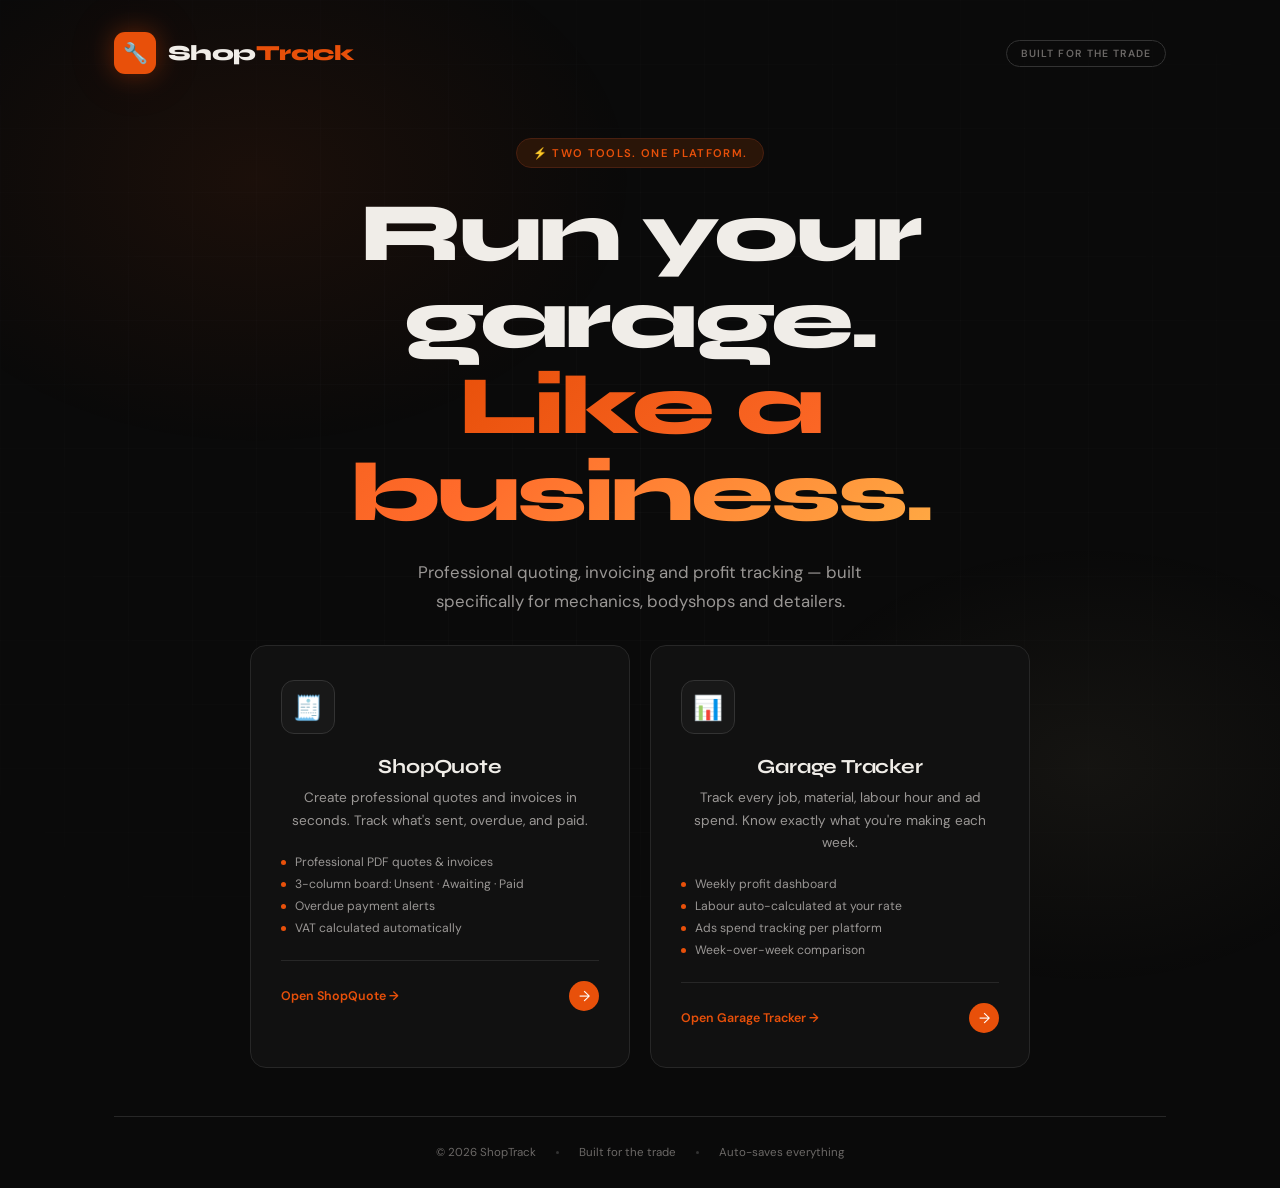
==== index.html @ 0026599f "Add files via upload" ====
<!DOCTYPE html>
<html lang="en">
<head>
<meta charset="UTF-8"/>
<meta name="viewport" content="width=device-width,initial-scale=1.0,maximum-scale=1.0,user-scalable=no"/>
<meta name="theme-color" content="#0a0a0a"/>
<title>ShopTrack — Built for the Trade</title>
<!-- Critical: inline background before anything loads -->
<style>*{margin:0;padding:0;box-sizing:border-box}html,body{background:#0a0a0a!important;background-color:#0a0a0a!important;color:#f0ede8!important;min-height:100vh}</style>
<link href="https://fonts.googleapis.com/css2?family=Syne:wght@400;500;600;700;800&family=DM+Sans:wght@300;400;500;600&family=DM+Mono:wght@400;500&display=swap" rel="stylesheet"/>
<style>
*{box-sizing:border-box;margin:0;padding:0;-webkit-tap-highlight-color:transparent}
:root{
  --bg:#0a0a0a;--bg2:#111111;--bg3:#181818;--border:#272727;--border2:#333;
  --text:#f0ede8;--muted:#6b6866;--muted2:#9a9795;
  --orange:#e8500a;--orange2:#ff6b2b;--orange-dim:#2a1508;--orange-border:#4a2010;
  --font:'DM Sans',sans-serif;--display:'Syne',sans-serif;--mono:'DM Mono',monospace;
}
html{background:#0a0a0a;background-color:#0a0a0a}
body{font-family:'DM Sans',var(--font),sans-serif;color:#f0ede8;background:#0a0a0a;background-color:#0a0a0a;min-height:100vh;overflow-x:hidden}

/* ── BACKGROUND ── */
.bg-fx{position:fixed;inset:0;pointer-events:none;z-index:0}
.bg-glow1{position:absolute;top:-10%;left:-10%;width:60%;height:60%;background:radial-gradient(ellipse,rgba(232,80,10,.08) 0%,transparent 70%);animation:drift1 8s ease-in-out infinite alternate}
.bg-glow2{position:absolute;bottom:-10%;right:-10%;width:50%;height:50%;background:radial-gradient(ellipse,rgba(232,213,163,.05) 0%,transparent 70%);animation:drift2 10s ease-in-out infinite alternate}
.bg-grid{position:absolute;inset:0;background-image:linear-gradient(rgba(255,255,255,.018) 1px,transparent 1px),linear-gradient(90deg,rgba(255,255,255,.018) 1px,transparent 1px);background-size:64px 64px;mask-image:radial-gradient(ellipse 90% 90% at 50% 50%,black 0%,transparent 100%)}
@keyframes drift1{from{transform:translate(0,0) scale(1)}to{transform:translate(3%,2%) scale(1.05)}}
@keyframes drift2{from{transform:translate(0,0) scale(1)}to{transform:translate(-2%,-3%) scale(1.08)}}

/* ── LAYOUT ── */
.wrap{position:relative;z-index:1;max-width:1100px;margin:0 auto;padding:0 24px;min-height:100vh;display:flex;flex-direction:column}

/* ── NAV ── */
nav{display:flex;align-items:center;justify-content:space-between;padding:32px 0 0}
.logo{display:flex;align-items:center;gap:12px;text-decoration:none}
.logo-mark{width:42px;height:42px;background:var(--orange);border-radius:11px;display:flex;align-items:center;justify-content:center;font-size:1.25rem;box-shadow:0 0 24px rgba(232,80,10,.35),0 0 60px rgba(232,80,10,.1)}
.logo-name{font-family:var(--display);font-size:1.35rem;font-weight:800;letter-spacing:-.025em;color:#f0ede8}
.logo-name em{color:#e8500a;font-style:normal}
.nav-pill{font-size:.65rem;font-weight:600;letter-spacing:.1em;text-transform:uppercase;color:#6b6866;border:1px solid #333;border-radius:20px;padding:6px 14px}

/* ── HERO ── */
.hero{flex:1;display:flex;flex-direction:column;align-items:center;justify-content:center;text-align:center;padding:64px 0 48px;gap:22px}
.eyebrow{display:inline-flex;align-items:center;gap:8px;font-size:.7rem;font-weight:600;letter-spacing:.12em;text-transform:uppercase;color:var(--orange);background:var(--orange-dim);border:1px solid var(--orange-border);border-radius:20px;padding:7px 16px;animation:fadeUp .5s ease both}
.hero-title{font-family:var(--display);font-size:clamp(2.6rem,8vw,5.2rem);font-weight:800;line-height:1.04;letter-spacing:-.035em;max-width:820px;animation:fadeUp .5s .1s ease both;color:#f0ede8}
.hero-title .grad{background:linear-gradient(135deg,#e8500a 0%,#ff6b2b 50%,#ffaa44 100%);-webkit-background-clip:text;-webkit-text-fill-color:transparent;background-clip:text}
.hero-sub{font-size:1.05rem;color:#9a9795;max-width:500px;line-height:1.7;animation:fadeUp .5s .2s ease both}

/* ── CARDS ── */
.cards{display:grid;grid-template-columns:1fr 1fr;gap:20px;width:100%;max-width:780px;margin:8px auto 0;animation:fadeUp .5s .3s ease both}
.card{
  background:#111111;border:1px solid #272727;border-radius:16px;
  padding:34px 30px;cursor:pointer;position:relative;overflow:hidden;
  text-decoration:none;color:#f0ede8;display:block;
  transition:border-color .25s,transform .25s,box-shadow .25s;
  -webkit-tap-highlight-color:rgba(232,80,10,.08);user-select:none;
}
.card::before{content:'';position:absolute;inset:0;background:linear-gradient(135deg,rgba(232,80,10,.07) 0%,transparent 55%);opacity:0;transition:opacity .25s;pointer-events:none}
.card::after{content:'';position:absolute;top:0;left:0;right:0;height:1px;background:linear-gradient(90deg,transparent,rgba(232,80,10,.4),transparent);opacity:0;transition:opacity .25s;pointer-events:none}
.card:hover,.card:focus{border-color:var(--orange-border);transform:translateY(-4px);box-shadow:0 20px 60px rgba(0,0,0,.5),0 0 0 1px var(--orange-border)}
.card:hover::before,.card:focus::before{opacity:1}
.card:hover::after,.card:focus::after{opacity:1}
.card:active{transform:translateY(-1px)}
.card-icon{width:54px;height:54px;border-radius:13px;display:flex;align-items:center;justify-content:center;font-size:1.5rem;margin-bottom:20px;background:var(--bg3);border:1px solid var(--border2);position:relative}
.card-title{font-family:var(--display);font-size:1.25rem;font-weight:700;margin-bottom:8px;letter-spacing:-.01em}
.card-desc{font-size:.85rem;color:var(--muted2);line-height:1.65;margin-bottom:22px}
.card-feats{display:flex;flex-direction:column;gap:6px;margin-bottom:24px}
.card-feat{display:flex;align-items:center;gap:9px;font-size:.76rem;color:var(--muted2)}
.card-feat::before{content:'';width:5px;height:5px;border-radius:50%;background:var(--orange);flex-shrink:0}
.card-cta{display:flex;align-items:center;justify-content:space-between;padding-top:20px;border-top:1px solid var(--border)}
.card-cta-label{font-size:.78rem;font-weight:600;color:var(--orange)}
.card-arrow{width:30px;height:30px;background:var(--orange);border-radius:50%;display:flex;align-items:center;justify-content:center;font-size:.9rem;color:#fff;transition:transform .2s}
.card:hover .card-arrow{transform:translateX(4px)}

/* ── FOOTER ── */
footer{padding:28px 0;text-align:center;font-size:.72rem;color:#6b6866;border-top:1px solid #272727}
.footer-inner{display:flex;align-items:center;justify-content:center;gap:20px;flex-wrap:wrap}
.footer-dot{width:3px;height:3px;border-radius:50%;background:#333}
.card-title{font-family:var(--display);font-size:1.25rem;font-weight:700;margin-bottom:8px;letter-spacing:-.01em;color:#f0ede8}
.card-desc{font-size:.85rem;color:#9a9795;line-height:1.65;margin-bottom:22px}
.card-feats{display:flex;flex-direction:column;gap:6px;margin-bottom:24px}
.card-feat{display:flex;align-items:center;gap:9px;font-size:.76rem;color:#9a9795}
.card-feat::before{content:'';width:5px;height:5px;border-radius:50%;background:#e8500a;flex-shrink:0}
.card-cta{display:flex;align-items:center;justify-content:space-between;padding-top:20px;border-top:1px solid #272727}
.card-cta-label{font-size:.78rem;font-weight:600;color:#e8500a}
.card-arrow{width:30px;height:30px;background:#e8500a;border-radius:50%;display:flex;align-items:center;justify-content:center;font-size:.9rem;color:#fff;transition:transform .2s}
.card:hover .card-arrow{transform:translateX(4px)}

@keyframes fadeUp{from{opacity:0;transform:translateY(18px)}to{opacity:1;transform:translateY(0)}}

@media(max-width:600px){
  .cards{grid-template-columns:1fr}
  .hero-title{font-size:2.4rem}
  .hero{padding:48px 0 32px}
  .card{padding:26px 22px}
  nav{padding:24px 0 0}
}
</style>
</head>
<body>
<div class="bg-fx">
  <div class="bg-glow1"></div>
  <div class="bg-glow2"></div>
  <div class="bg-grid"></div>
</div>

<div class="wrap">
  <nav>
    <a class="logo" href="index.html">
      <div class="logo-mark">🔧</div>
      <div class="logo-name">Shop<em>Track</em></div>
    </a>
    <div class="nav-pill">Built for the Trade</div>
  </nav>

  <div class="hero">
    <div class="eyebrow">⚡ Two tools. One platform.</div>
    <h1 class="hero-title">Run your garage.<br/><span class="grad">Like a business.</span></h1>
    <p class="hero-sub">Professional quoting, invoicing and profit tracking — built specifically for mechanics, bodyshops and detailers.</p>

    <div class="cards">
      <a class="card" href="shopquote.html">
        <div class="card-icon">🧾</div>
        <div class="card-title">ShopQuote</div>
        <div class="card-desc">Create professional quotes and invoices in seconds. Track what's sent, overdue, and paid.</div>
        <div class="card-feats">
          <div class="card-feat">Professional PDF quotes &amp; invoices</div>
          <div class="card-feat">3-column board: Unsent · Awaiting · Paid</div>
          <div class="card-feat">Overdue payment alerts</div>
          <div class="card-feat">VAT calculated automatically</div>
        </div>
        <div class="card-cta">
          <span class="card-cta-label">Open ShopQuote →</span>
          <div class="card-arrow">→</div>
        </div>
      </a>

      <a class="card" href="garagetracker.html">
        <div class="card-icon">📊</div>
        <div class="card-title">Garage Tracker</div>
        <div class="card-desc">Track every job, material, labour hour and ad spend. Know exactly what you're making each week.</div>
        <div class="card-feats">
          <div class="card-feat">Weekly profit dashboard</div>
          <div class="card-feat">Labour auto-calculated at your rate</div>
          <div class="card-feat">Ads spend tracking per platform</div>
          <div class="card-feat">Week-over-week comparison</div>
        </div>
        <div class="card-cta">
          <span class="card-cta-label">Open Garage Tracker →</span>
          <div class="card-arrow">→</div>
        </div>
      </a>
    </div>
  </div>

  <footer>
    <div class="footer-inner">
      <span>© 2026 ShopTrack</span>
      <div class="footer-dot"></div>
      <span>Built for the trade</span>
      <div class="footer-dot"></div>
      <span>Auto-saves everything</span>
    </div>
  </footer>
</div>
</body>
</html>
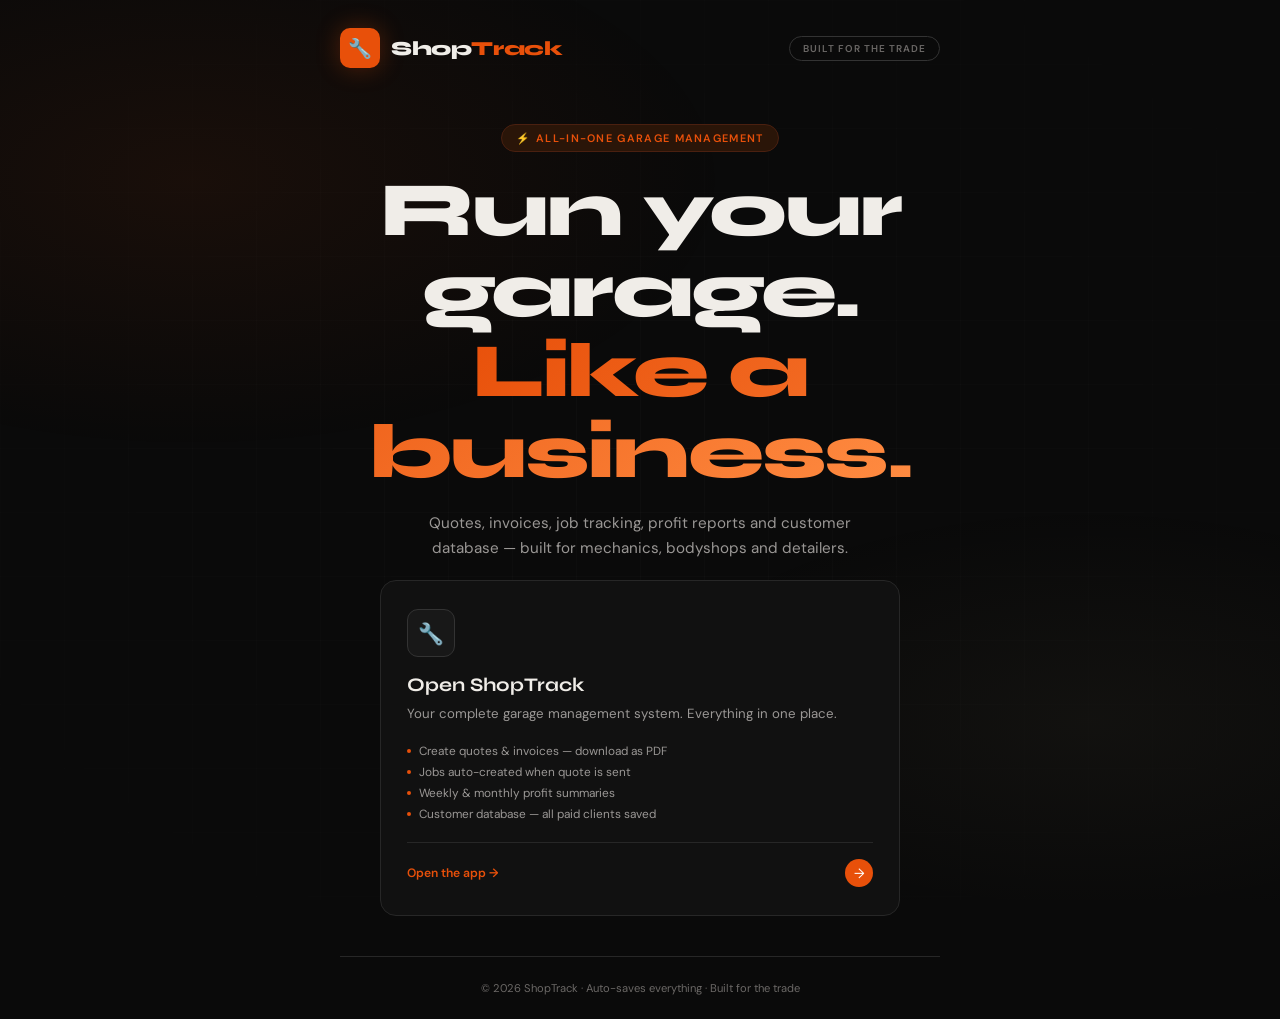
==== commit 44303f9b: "Add files via upload" ====
--- a/index.html
+++ b/index.html
@@ -4,163 +4,1348 @@
 <meta charset="UTF-8"/>
 <meta name="viewport" content="width=device-width,initial-scale=1.0,maximum-scale=1.0,user-scalable=no"/>
 <meta name="theme-color" content="#0a0a0a"/>
-<title>ShopTrack — Built for the Trade</title>
-<!-- Critical: inline background before anything loads -->
-<style>*{margin:0;padding:0;box-sizing:border-box}html,body{background:#0a0a0a!important;background-color:#0a0a0a!important;color:#f0ede8!important;min-height:100vh}</style>
-<link href="https://fonts.googleapis.com/css2?family=Syne:wght@400;500;600;700;800&family=DM+Sans:wght@300;400;500;600&family=DM+Mono:wght@400;500&display=swap" rel="stylesheet"/>
+<title>ShopTrack</title>
+<link href="https://fonts.googleapis.com/css2?family=Syne:wght@400;600;700;800&family=DM+Sans:wght@300;400;500;600&family=DM+Mono:wght@400;500&display=swap" rel="stylesheet"/>
 <style>
 *{box-sizing:border-box;margin:0;padding:0;-webkit-tap-highlight-color:transparent}
+html,body{background:#0a0a0a;color:#f0ede8;font-family:'DM Sans',sans-serif;min-height:100vh;overflow-x:hidden}
 :root{
-  --bg:#0a0a0a;--bg2:#111111;--bg3:#181818;--border:#272727;--border2:#333;
-  --text:#f0ede8;--muted:#6b6866;--muted2:#9a9795;
-  --orange:#e8500a;--orange2:#ff6b2b;--orange-dim:#2a1508;--orange-border:#4a2010;
-  --font:'DM Sans',sans-serif;--display:'Syne',sans-serif;--mono:'DM Mono',monospace;
-}
-html{background:#0a0a0a;background-color:#0a0a0a}
-body{font-family:'DM Sans',var(--font),sans-serif;color:#f0ede8;background:#0a0a0a;background-color:#0a0a0a;min-height:100vh;overflow-x:hidden}
-
-/* ── BACKGROUND ── */
-.bg-fx{position:fixed;inset:0;pointer-events:none;z-index:0}
-.bg-glow1{position:absolute;top:-10%;left:-10%;width:60%;height:60%;background:radial-gradient(ellipse,rgba(232,80,10,.08) 0%,transparent 70%);animation:drift1 8s ease-in-out infinite alternate}
-.bg-glow2{position:absolute;bottom:-10%;right:-10%;width:50%;height:50%;background:radial-gradient(ellipse,rgba(232,213,163,.05) 0%,transparent 70%);animation:drift2 10s ease-in-out infinite alternate}
-.bg-grid{position:absolute;inset:0;background-image:linear-gradient(rgba(255,255,255,.018) 1px,transparent 1px),linear-gradient(90deg,rgba(255,255,255,.018) 1px,transparent 1px);background-size:64px 64px;mask-image:radial-gradient(ellipse 90% 90% at 50% 50%,black 0%,transparent 100%)}
-@keyframes drift1{from{transform:translate(0,0) scale(1)}to{transform:translate(3%,2%) scale(1.05)}}
-@keyframes drift2{from{transform:translate(0,0) scale(1)}to{transform:translate(-2%,-3%) scale(1.08)}}
-
-/* ── LAYOUT ── */
-.wrap{position:relative;z-index:1;max-width:1100px;margin:0 auto;padding:0 24px;min-height:100vh;display:flex;flex-direction:column}
-
-/* ── NAV ── */
-nav{display:flex;align-items:center;justify-content:space-between;padding:32px 0 0}
-.logo{display:flex;align-items:center;gap:12px;text-decoration:none}
-.logo-mark{width:42px;height:42px;background:var(--orange);border-radius:11px;display:flex;align-items:center;justify-content:center;font-size:1.25rem;box-shadow:0 0 24px rgba(232,80,10,.35),0 0 60px rgba(232,80,10,.1)}
-.logo-name{font-family:var(--display);font-size:1.35rem;font-weight:800;letter-spacing:-.025em;color:#f0ede8}
-.logo-name em{color:#e8500a;font-style:normal}
-.nav-pill{font-size:.65rem;font-weight:600;letter-spacing:.1em;text-transform:uppercase;color:#6b6866;border:1px solid #333;border-radius:20px;padding:6px 14px}
-
-/* ── HERO ── */
-.hero{flex:1;display:flex;flex-direction:column;align-items:center;justify-content:center;text-align:center;padding:64px 0 48px;gap:22px}
-.eyebrow{display:inline-flex;align-items:center;gap:8px;font-size:.7rem;font-weight:600;letter-spacing:.12em;text-transform:uppercase;color:var(--orange);background:var(--orange-dim);border:1px solid var(--orange-border);border-radius:20px;padding:7px 16px;animation:fadeUp .5s ease both}
-.hero-title{font-family:var(--display);font-size:clamp(2.6rem,8vw,5.2rem);font-weight:800;line-height:1.04;letter-spacing:-.035em;max-width:820px;animation:fadeUp .5s .1s ease both;color:#f0ede8}
-.hero-title .grad{background:linear-gradient(135deg,#e8500a 0%,#ff6b2b 50%,#ffaa44 100%);-webkit-background-clip:text;-webkit-text-fill-color:transparent;background-clip:text}
-.hero-sub{font-size:1.05rem;color:#9a9795;max-width:500px;line-height:1.7;animation:fadeUp .5s .2s ease both}
-
-/* ── CARDS ── */
-.cards{display:grid;grid-template-columns:1fr 1fr;gap:20px;width:100%;max-width:780px;margin:8px auto 0;animation:fadeUp .5s .3s ease both}
-.card{
-  background:#111111;border:1px solid #272727;border-radius:16px;
-  padding:34px 30px;cursor:pointer;position:relative;overflow:hidden;
-  text-decoration:none;color:#f0ede8;display:block;
-  transition:border-color .25s,transform .25s,box-shadow .25s;
-  -webkit-tap-highlight-color:rgba(232,80,10,.08);user-select:none;
-}
-.card::before{content:'';position:absolute;inset:0;background:linear-gradient(135deg,rgba(232,80,10,.07) 0%,transparent 55%);opacity:0;transition:opacity .25s;pointer-events:none}
-.card::after{content:'';position:absolute;top:0;left:0;right:0;height:1px;background:linear-gradient(90deg,transparent,rgba(232,80,10,.4),transparent);opacity:0;transition:opacity .25s;pointer-events:none}
-.card:hover,.card:focus{border-color:var(--orange-border);transform:translateY(-4px);box-shadow:0 20px 60px rgba(0,0,0,.5),0 0 0 1px var(--orange-border)}
-.card:hover::before,.card:focus::before{opacity:1}
-.card:hover::after,.card:focus::after{opacity:1}
-.card:active{transform:translateY(-1px)}
-.card-icon{width:54px;height:54px;border-radius:13px;display:flex;align-items:center;justify-content:center;font-size:1.5rem;margin-bottom:20px;background:var(--bg3);border:1px solid var(--border2);position:relative}
-.card-title{font-family:var(--display);font-size:1.25rem;font-weight:700;margin-bottom:8px;letter-spacing:-.01em}
-.card-desc{font-size:.85rem;color:var(--muted2);line-height:1.65;margin-bottom:22px}
-.card-feats{display:flex;flex-direction:column;gap:6px;margin-bottom:24px}
-.card-feat{display:flex;align-items:center;gap:9px;font-size:.76rem;color:var(--muted2)}
-.card-feat::before{content:'';width:5px;height:5px;border-radius:50%;background:var(--orange);flex-shrink:0}
-.card-cta{display:flex;align-items:center;justify-content:space-between;padding-top:20px;border-top:1px solid var(--border)}
-.card-cta-label{font-size:.78rem;font-weight:600;color:var(--orange)}
-.card-arrow{width:30px;height:30px;background:var(--orange);border-radius:50%;display:flex;align-items:center;justify-content:center;font-size:.9rem;color:#fff;transition:transform .2s}
-.card:hover .card-arrow{transform:translateX(4px)}
-
-/* ── FOOTER ── */
-footer{padding:28px 0;text-align:center;font-size:.72rem;color:#6b6866;border-top:1px solid #272727}
-.footer-inner{display:flex;align-items:center;justify-content:center;gap:20px;flex-wrap:wrap}
-.footer-dot{width:3px;height:3px;border-radius:50%;background:#333}
-.card-title{font-family:var(--display);font-size:1.25rem;font-weight:700;margin-bottom:8px;letter-spacing:-.01em;color:#f0ede8}
-.card-desc{font-size:.85rem;color:#9a9795;line-height:1.65;margin-bottom:22px}
-.card-feats{display:flex;flex-direction:column;gap:6px;margin-bottom:24px}
-.card-feat{display:flex;align-items:center;gap:9px;font-size:.76rem;color:#9a9795}
-.card-feat::before{content:'';width:5px;height:5px;border-radius:50%;background:#e8500a;flex-shrink:0}
-.card-cta{display:flex;align-items:center;justify-content:space-between;padding-top:20px;border-top:1px solid #272727}
-.card-cta-label{font-size:.78rem;font-weight:600;color:#e8500a}
-.card-arrow{width:30px;height:30px;background:#e8500a;border-radius:50%;display:flex;align-items:center;justify-content:center;font-size:.9rem;color:#fff;transition:transform .2s}
-.card:hover .card-arrow{transform:translateX(4px)}
-
-@keyframes fadeUp{from{opacity:0;transform:translateY(18px)}to{opacity:1;transform:translateY(0)}}
-
-@media(max-width:600px){
-  .cards{grid-template-columns:1fr}
-  .hero-title{font-size:2.4rem}
-  .hero{padding:48px 0 32px}
-  .card{padding:26px 22px}
-  nav{padding:24px 0 0}
+  --bg:#0a0a0a;--bg2:#111;--bg3:#181818;--bg4:#202020;
+  --bd:#272727;--bd2:#333;
+  --tx:#f0ede8;--mu:#6b6866;--mu2:#9a9795;
+  --or:#e8500a;--or2:#ff6b2b;--ord:#2a1508;--orb:#4a2010;
+  --gr:#22c55e;--grd:#0a2010;--grb:#1a4020;
+  --am:#f59e0b;--amd:#1a1200;--amb:#3a2800;
+  --rd:#ef4444;--rdd:#1a0808;--rdb:#3a1010;
+  --dp:'Syne',sans-serif;--mo:'DM Mono',monospace;
+}
+
+/* ── VIEWS ── */
+.view{display:none;min-height:100vh}
+.view.on{display:flex;flex-direction:column}
+
+/* ── HOME ── */
+.home-bg{position:fixed;inset:0;pointer-events:none;z-index:0;
+  background:radial-gradient(ellipse 70% 50% at 15% 20%,rgba(232,80,10,.07) 0%,transparent 60%),
+             radial-gradient(ellipse 60% 40% at 85% 80%,rgba(232,213,163,.04) 0%,transparent 60%)}
+.home-grid{position:fixed;inset:0;pointer-events:none;z-index:0;
+  background-image:linear-gradient(rgba(255,255,255,.018) 1px,transparent 1px),
+                   linear-gradient(90deg,rgba(255,255,255,.018) 1px,transparent 1px);
+  background-size:64px 64px;
+  mask-image:radial-gradient(ellipse 80% 80% at 50% 50%,black 0%,transparent 100%)}
+.home-inner{position:relative;z-index:1;max-width:700px;margin:0 auto;padding:0 22px;min-height:100vh;display:flex;flex-direction:column}
+.home-nav{display:flex;align-items:center;justify-content:space-between;padding:28px 0 0}
+.brand{display:flex;align-items:center;gap:11px}
+.brand-mk{width:40px;height:40px;background:#e8500a;border-radius:10px;display:flex;align-items:center;justify-content:center;font-size:1.2rem;box-shadow:0 0 24px rgba(232,80,10,.3)}
+.brand-nm{font-family:var(--dp);font-size:1.25rem;font-weight:800;letter-spacing:-.02em;color:#f0ede8}
+.brand-nm em{color:#e8500a;font-style:normal}
+.home-pill{font-size:.62rem;font-weight:600;letter-spacing:.1em;text-transform:uppercase;color:#6b6866;border:1px solid #333;border-radius:20px;padding:5px 13px}
+.home-hero{flex:1;display:flex;flex-direction:column;align-items:center;justify-content:center;text-align:center;padding:56px 0 40px;gap:18px}
+.home-eyebrow{display:inline-flex;align-items:center;gap:7px;font-size:.68rem;font-weight:600;letter-spacing:.12em;text-transform:uppercase;color:#e8500a;background:#2a1508;border:1px solid #4a2010;border-radius:20px;padding:6px 14px}
+.home-title{font-family:var(--dp);font-size:clamp(2.4rem,8vw,4.8rem);font-weight:800;line-height:1.05;letter-spacing:-.03em;color:#f0ede8;max-width:600px}
+.home-title .gr{background:linear-gradient(135deg,#e8500a,#ff8c42);-webkit-background-clip:text;-webkit-text-fill-color:transparent}
+.home-sub{font-size:.95rem;color:#9a9795;max-width:460px;line-height:1.7}
+.home-card{background:#111;border:1px solid #272727;border-radius:16px;padding:28px 26px;cursor:pointer;position:relative;overflow:hidden;transition:border-color .2s,transform .2s;user-select:none;-webkit-tap-highlight-color:rgba(232,80,10,.08);width:100%;max-width:520px;text-align:left}
+.home-card::before{content:'';position:absolute;inset:0;background:linear-gradient(135deg,rgba(232,80,10,.07),transparent 55%);opacity:0;transition:opacity .2s;pointer-events:none}
+.home-card:hover,.home-card:active{border-color:#4a2010;transform:translateY(-2px)}
+.home-card:hover::before{opacity:1}
+.hc-icon{width:48px;height:48px;border-radius:11px;background:#181818;border:1px solid #333;display:flex;align-items:center;justify-content:center;font-size:1.3rem;margin-bottom:16px}
+.hc-title{font-family:var(--dp);font-size:1.2rem;font-weight:700;margin-bottom:7px;color:#f0ede8}
+.hc-desc{font-size:.83rem;color:#9a9795;line-height:1.65;margin-bottom:18px}
+.hc-feats{display:flex;flex-direction:column;gap:5px;margin-bottom:20px}
+.hc-feat{display:flex;align-items:center;gap:8px;font-size:.74rem;color:#9a9795}
+.hc-feat::before{content:'';width:4px;height:4px;border-radius:50%;background:#e8500a;flex-shrink:0}
+.hc-cta{display:flex;align-items:center;justify-content:space-between;padding-top:16px;border-top:1px solid #272727}
+.hc-cta-l{font-size:.76rem;font-weight:600;color:#e8500a}
+.hc-arr{width:28px;height:28px;background:#e8500a;border-radius:50%;display:flex;align-items:center;justify-content:center;color:#fff;font-size:.85rem;transition:transform .2s}
+.home-card:hover .hc-arr{transform:translateX(4px)}
+.home-footer{padding:24px 0;text-align:center;font-size:.7rem;color:#6b6866;border-top:1px solid #272727}
+
+/* ── APP SHELL ── */
+.app-header{background:#0a0a0a;border-bottom:1px solid #272727;padding:0 18px;height:52px;display:flex;align-items:center;justify-content:space-between;position:sticky;top:0;z-index:50;flex-shrink:0;gap:10px}
+.ah-left{display:flex;align-items:center;gap:9px}
+.back-btn{background:#181818;border:1px solid #272727;border-radius:7px;padding:6px 10px;font-family:'DM Sans',sans-serif;font-size:.73rem;font-weight:500;color:#9a9795;cursor:pointer;text-decoration:none;white-space:nowrap}
+.app-logo{display:flex;align-items:center;gap:7px}
+.app-logo-mk{width:24px;height:24px;background:#e8500a;border-radius:5px;display:flex;align-items:center;justify-content:center;font-size:.82rem}
+.app-logo-nm{font-family:var(--dp);font-size:.88rem;font-weight:700;color:#f0ede8}
+.btn{border:none;border-radius:7px;padding:6px 13px;font-family:'DM Sans',sans-serif;font-size:.75rem;font-weight:600;cursor:pointer;display:inline-flex;align-items:center;gap:5px;white-space:nowrap;transition:opacity .15s}
+.btn:active{opacity:.8}
+.btn-or{background:#e8500a;color:#fff}
+.btn-gr{background:#22c55e;color:#000;font-weight:700}
+.btn-gh{background:#181818;border:1px solid #272727;color:#9a9795}
+.btn-gh:hover{color:#f0ede8}
+.btn-rd{background:#1a0808;border:1px solid #3a1010;color:#ef4444}
+.btn-sm{padding:5px 10px;font-size:.7rem}
+
+/* ── TAB BAR ── */
+.tab-bar{background:#0a0a0a;border-bottom:1px solid #272727;display:flex;overflow-x:auto;scrollbar-width:none;flex-shrink:0;padding:0 4px}
+.tab-bar::-webkit-scrollbar{display:none}
+.tbtn{background:none;border:none;border-bottom:2px solid transparent;font-family:'DM Sans',sans-serif;font-size:.78rem;font-weight:500;color:#6b6866;padding:11px 14px;cursor:pointer;white-space:nowrap;margin-bottom:-1px;transition:color .15s,border-color .15s;flex-shrink:0}
+.tbtn.on{color:#e8500a;border-bottom-color:#e8500a}
+.tab-pane{display:none;padding:16px;flex:1;overflow-y:auto}
+.tab-pane.on{display:block}
+
+/* ── DASHBOARD STRIP ── */
+.dash-strip{background:#0a0a0a;border-bottom:1px solid #272727;flex-shrink:0}
+.dash-week{display:flex;align-items:center;justify-content:space-between;padding:8px 16px;border-bottom:1px solid #272727}
+.wk-btn{background:#181818;border:1px solid #272727;color:#f0ede8;width:28px;height:28px;border-radius:6px;cursor:pointer;font-size:1rem;display:flex;align-items:center;justify-content:center}
+.wk-lbl{font-family:var(--mo);font-size:.72rem;color:#6b6866;text-align:center}
+.dash-stats{display:grid;grid-template-columns:repeat(4,1fr)}
+.ds{padding:8px 14px;border-right:1px solid #272727}
+.ds:last-child{border-right:none}
+.ds.hi{background:#111}
+.ds-l{font-size:.52rem;text-transform:uppercase;letter-spacing:.08em;color:#6b6866;margin-bottom:2px}
+.ds-v{font-family:var(--mo);font-size:.88rem;font-weight:500;color:#f0ede8}
+.ds-v.g{color:#22c55e}.ds-v.r{color:#ef4444}
+
+/* ── KANBAN ── */
+.kanban{display:flex;flex-direction:column;gap:12px}
+.kcol{background:#111;border:1px solid #272727;border-radius:10px;overflow:hidden}
+.kcol-hd{padding:10px 13px;border-bottom:1px solid #272727;display:flex;align-items:center;justify-content:space-between}
+.kcol-tt{font-size:.68rem;font-weight:700;text-transform:uppercase;letter-spacing:.08em}
+.kcount{font-family:var(--mo);font-size:.66rem;background:#181818;border:1px solid #272727;border-radius:10px;padding:1px 6px;color:#6b6866}
+.kcards{padding:8px;display:flex;flex-direction:column;gap:7px;min-height:60px}
+.kcard{background:#181818;border:1px solid #272727;border-radius:8px;padding:11px}
+.kcard-nm{font-size:.86rem;font-weight:600;margin-bottom:2px}
+.kcard-mt{font-size:.7rem;color:#6b6866;margin-bottom:7px;line-height:1.5}
+.kcard-ov{font-size:.64rem;color:#ef4444;margin-bottom:5px}
+.kcard-am{font-family:var(--mo);font-size:.9rem;color:#e8500a;margin-bottom:9px}
+.kcard-acts{display:flex;gap:4px;flex-wrap:wrap}
+.kbtn{background:#202020;border:1px solid #272727;border-radius:5px;font-family:'DM Sans',sans-serif;font-size:.66rem;font-weight:500;color:#9a9795;padding:5px 8px;cursor:pointer;white-space:nowrap}
+.kbtn.sent{background:#2a1508;border-color:#4a2010;color:#e8500a}
+.kbtn.paid{background:#0a2010;border-color:#1a4020;color:#22c55e}
+.kbtn.del{background:#1a0808;border-color:#3a1010;color:#ef4444}
+.unpaid-tag{display:inline-block;font-size:.58rem;font-weight:700;text-transform:uppercase;letter-spacing:.08em;background:#1a1200;border:1px solid #3a2800;color:#f59e0b;border-radius:4px;padding:2px 6px;margin-bottom:6px}
+.paid-tag{display:inline-block;font-size:.58rem;font-weight:700;text-transform:uppercase;letter-spacing:.08em;background:#0a2010;border:1px solid #1a4020;color:#22c55e;border-radius:4px;padding:2px 6px;margin-bottom:6px}
+
+/* ── JOB CARDS ── */
+.job-card{background:#111;border:1px solid #272727;border-radius:10px;padding:12px;margin-bottom:8px}
+.jc-top{display:flex;justify-content:space-between;align-items:flex-start;margin-bottom:4px}
+.jc-nm{font-weight:600;font-size:.9rem}
+.jc-ty{font-size:.58rem;background:#181818;border:1px solid #272727;border-radius:4px;padding:2px 6px;color:#6b6866;text-transform:uppercase;letter-spacing:.05em;font-family:var(--mo)}
+.jc-dt{display:flex;justify-content:space-between;font-size:.72rem;color:#6b6866;margin-bottom:7px}
+.jc-fins{display:grid;grid-template-columns:repeat(3,1fr);gap:6px;padding-top:8px;border-top:1px solid #272727}
+.fin{display:flex;flex-direction:column;gap:1px}
+.fin-l{font-size:.52rem;text-transform:uppercase;letter-spacing:.06em;color:#6b6866}
+.fin-v{font-family:var(--mo);font-size:.8rem}
+.jc-sub{font-size:.66rem;color:#6b6866;margin-top:4px}
+.jc-note{font-size:.72rem;color:#6b6866;margin-top:5px;padding:5px 8px;background:#181818;border-radius:5px;border-left:2px solid #333;line-height:1.5}
+.jc-acts{display:flex;gap:5px;margin-top:8px;flex-wrap:wrap}
+.jc-btn{background:#181818;border:1px solid #272727;color:#9a9795;font-family:'DM Sans',sans-serif;font-size:.7rem;padding:6px 10px;border-radius:6px;cursor:pointer}
+.jc-btn.del{color:#ef4444;border-color:#3a1010;background:#1a0808}
+.fromsq{display:inline-flex;align-items:center;gap:4px;font-size:.64rem;color:#22c55e;background:#0a2010;border:1px solid #1a4020;border-radius:4px;padding:2px 7px;margin-bottom:6px}
+
+/* ── ADS ── */
+.ad-card{background:#111;border:1px solid #272727;border-radius:10px;padding:10px 13px;margin-bottom:8px;display:flex;align-items:center;justify-content:space-between;gap:8px}
+.ad-l{display:flex;flex-direction:column;gap:2px}
+.ad-pl{font-weight:600;font-size:.86rem}
+.ad-mt{font-size:.7rem;color:#6b6866}
+.ad-r{display:flex;align-items:center;gap:8px}
+.ad-am{font-family:var(--mo);font-size:.9rem;color:#ef4444}
+.ad-btns{display:flex;gap:4px}
+.icon-btn{background:#181818;border:1px solid #272727;border-radius:6px;width:28px;height:28px;display:flex;align-items:center;justify-content:center;cursor:pointer;font-size:.78rem;color:#6b6866}
+.icon-btn.del{color:#ef4444;border-color:#3a1010}
+.ads-tot{display:flex;justify-content:space-between;align-items:center;margin-top:8px;padding:9px 13px;background:#181818;border:1px solid #272727;border-radius:10px;font-size:.82rem;font-weight:600}
+
+/* ── INVOICE LIST ── */
+.inv-card{background:#111;border:1px solid #272727;border-radius:10px;padding:12px 14px;margin-bottom:8px;cursor:pointer;transition:border-color .15s}
+.inv-card:hover{border-color:#333}
+.inv-top{display:flex;justify-content:space-between;align-items:flex-start}
+.inv-nm{font-weight:600;font-size:.88rem}
+.inv-mt{font-size:.7rem;color:#6b6866;margin-top:2px}
+.inv-r{display:flex;flex-direction:column;align-items:flex-end;gap:3px}
+.badge{font-size:.58rem;font-weight:700;letter-spacing:.06em;text-transform:uppercase;padding:2px 7px;border-radius:4px}
+.b-gr{background:#0a2010;color:#22c55e;border:1px solid #1a4020}
+.b-am{background:#1a1200;color:#f59e0b;border:1px solid #3a2800}
+.b-rd{background:#1a0808;color:#ef4444;border:1px solid #3a1010}
+.b-mu{background:#181818;color:#6b6866;border:1px solid #272727}
+
+/* ── SUMMARY ── */
+.sum-row{display:flex;justify-content:space-between;align-items:center;padding:9px 13px;background:#111;border:1px solid #272727;border-radius:7px;margin-bottom:5px;font-size:.84rem}
+.sum-row.tot{background:#181818;border-color:#4a2010;font-family:var(--dp);font-weight:700;font-size:.9rem}
+.sum-table{width:100%;border-collapse:collapse;font-size:.76rem;margin-top:8px}
+.sum-table th{text-align:left;padding:5px 6px;border-bottom:1px solid #272727;color:#6b6866;font-size:.6rem;text-transform:uppercase;letter-spacing:.06em}
+.sum-table td{padding:6px;border-bottom:1px solid #272727;font-family:var(--mo)}
+.sum-table td.nm{font-family:'DM Sans',sans-serif;font-weight:500}
+.week-block{background:#111;border:1px solid #272727;border-radius:10px;padding:14px;margin-bottom:12px}
+.week-block-hd{display:flex;align-items:center;justify-content:space-between;margin-bottom:12px;padding-bottom:10px;border-bottom:1px solid #272727}
+.week-block-tt{font-family:var(--dp);font-size:.84rem;font-weight:700}
+.week-block-dt{font-family:var(--mo);font-size:.7rem;color:#6b6866}
+.month-block{background:#111;border:1px solid #272727;border-radius:10px;padding:14px;margin-bottom:12px}
+.month-block-hd{display:flex;align-items:center;justify-content:space-between;margin-bottom:12px;padding-bottom:10px;border-bottom:1px solid #272727}
+.month-block-tt{font-family:var(--dp);font-size:.84rem;font-weight:700}
+.vs-badge{font-size:.68rem;font-family:var(--mo);padding:2px 8px;border-radius:4px}
+.vs-up{background:#0a2010;color:#22c55e;border:1px solid #1a4020}
+.vs-dn{background:#1a0808;color:#ef4444;border:1px solid #3a1010}
+.vs-eq{background:#181818;color:#6b6866;border:1px solid #272727}
+
+/* ── CUSTOMER DB ── */
+.cust-card{background:#111;border:1px solid #272727;border-radius:10px;padding:12px 14px;margin-bottom:8px}
+.cust-top{display:flex;align-items:center;justify-content:space-between;margin-bottom:8px}
+.cust-nm{font-weight:600;font-size:.9rem}
+.cust-date{font-size:.68rem;color:#6b6866;font-family:var(--mo)}
+.cust-plate{display:inline-block;background:#f7c948;color:#000;font-family:var(--mo);font-size:.74rem;padding:2px 7px;border-radius:3px;border:1px solid #c9a200;letter-spacing:.1em;margin-bottom:5px}
+.cust-info{display:grid;grid-template-columns:1fr 1fr;gap:8px;font-size:.76rem}
+.cust-lbl{font-size:.58rem;text-transform:uppercase;letter-spacing:.08em;color:#6b6866;margin-bottom:2px}
+.cust-val{color:#f0ede8}
+.cust-job{font-size:.74rem;color:#9a9795;margin-top:7px;padding:6px 9px;background:#181818;border-radius:6px;border-left:2px solid #4a2010;line-height:1.5}
+
+/* ── FORMS ── */
+.form-stack{display:flex;flex-direction:column;gap:11px}
+.form-row{display:flex;gap:9px}
+.ff{display:flex;flex-direction:column;gap:3px;flex:1;min-width:0}
+.ff label{font-size:.62rem;font-weight:500;color:#6b6866;text-transform:uppercase;letter-spacing:.07em}
+.ff input,.ff select,.ff textarea{background:#181818;border:1px solid #272727;border-radius:7px;padding:8px 10px;font-family:'DM Sans',sans-serif;font-size:.86rem;color:#f0ede8;outline:none;width:100%;transition:border-color .15s}
+.ff input:focus,.ff select:focus,.ff textarea:focus{border-color:#e8500a}
+.ff input::placeholder,.ff textarea::placeholder{color:#6b6866}
+.ff select option{background:#181818}
+.fs-title{font-size:.6rem;font-weight:700;text-transform:uppercase;letter-spacing:.1em;color:#6b6866;padding-bottom:7px;border-bottom:1px solid #272727;margin-bottom:2px}
+.labour-hint{font-size:.74rem;color:#6b6866;background:#181818;border-radius:7px;padding:7px 10px}
+.labour-hint span{font-family:var(--mo);color:#f59e0b;font-weight:500}
+
+/* ── LINE ITEMS ── */
+.li-hdr{display:flex;gap:5px;padding:1px 5px}
+.lih{font-size:.54rem;text-transform:uppercase;letter-spacing:.07em;color:#6b6866;font-weight:500}
+.lih-d{flex:1}.lih-q{width:36px;text-align:center}.lih-u{width:58px}.lih-t{width:58px;text-align:right}.lih-x{width:18px}
+.li-list{display:flex;flex-direction:column;gap:4px}
+.li-item{display:flex;align-items:center;gap:5px;background:#181818;border:1px solid #272727;border-radius:7px;padding:6px 8px}
+.li-d{flex:1;font-size:.78rem;font-weight:500;min-width:0}
+.li-q,.li-u{flex-shrink:0;font-family:var(--mo);color:#6b6866}
+.li-q{width:36px;font-size:.74rem;text-align:center}
+.li-u{width:58px;font-size:.72rem}
+.li-t{width:58px;font-family:var(--mo);font-size:.76rem;text-align:right;flex-shrink:0}
+.li-x{width:18px;color:#6b6866;cursor:pointer;text-align:center;flex-shrink:0}
+.li-x:hover{color:#ef4444}
+.add-li{display:flex;align-items:center;justify-content:center;gap:5px;padding:8px;border:1px dashed #333;border-radius:7px;background:none;font-family:'DM Sans',sans-serif;font-size:.76rem;color:#6b6866;cursor:pointer;width:100%}
+.add-li:hover{color:#f0ede8;border-color:#e8500a}
+
+/* ── MODAL ── */
+.overlay{position:fixed;inset:0;z-index:200;display:flex;align-items:flex-end;background:rgba(0,0,0,.8);backdrop-filter:blur(4px)}
+.overlay.center{align-items:center;justify-content:center;padding:20px}
+.mbox{background:#111;border:1px solid #333;border-radius:16px 16px 0 0;width:100%;max-width:640px;margin:0 auto;max-height:92vh;overflow-y:auto}
+.overlay.center .mbox{border-radius:14px;max-width:440px}
+.mhd{display:flex;align-items:center;justify-content:space-between;padding:14px 18px;border-bottom:1px solid #272727;position:sticky;top:0;background:#111;z-index:1}
+.mhd h3{font-family:var(--dp);font-size:.96rem;font-weight:700}
+.mclose{background:#181818;border:1px solid #272727;color:#6b6866;width:26px;height:26px;border-radius:50%;cursor:pointer;font-size:.78rem;display:flex;align-items:center;justify-content:center}
+.mbody{padding:18px;display:flex;flex-direction:column;gap:13px}
+.macts{display:flex;gap:8px;margin-top:4px}
+.macts .btn{flex:1;justify-content:center}
+
+/* ── VIEW MODAL ── */
+.vsec{background:#181818;border:1px solid #272727;border-radius:9px;overflow:hidden;margin-bottom:9px}
+.vrow{display:flex;justify-content:space-between;align-items:center;padding:10px 13px;border-bottom:1px solid #272727;font-size:.82rem}
+.vrow:last-child{border-bottom:none}
+.vl{font-size:.58rem;text-transform:uppercase;letter-spacing:.08em;color:#6b6866;margin-bottom:2px}
+.vv{font-size:.84rem;color:#f0ede8}
+.vplate{display:inline-block;background:#f7c948;color:#000;font-family:var(--mo);font-size:.76rem;padding:2px 7px;border-radius:3px;border:1px solid #c9a200;letter-spacing:.1em;margin-bottom:3px}
+.vtot{display:flex;justify-content:space-between;padding:9px 13px;border-bottom:1px solid #272727;font-size:.82rem}
+.vtot:last-child{border-bottom:none;background:#181818}
+.vtot.grand{font-family:var(--dp);font-size:.92rem;font-weight:800}
+.vtot.grand .vam{color:#e8500a}
+.vtl{color:#6b6866}.vam{font-family:var(--mo);font-weight:500}
+.vacts{display:flex;gap:7px;flex-wrap:wrap}
+.vacts .btn{flex:1;justify-content:center;min-width:100px}
+
+/* ── EMPTY / TOAST ── */
+.empty{text-align:center;padding:28px 16px;color:#6b6866;font-size:.83rem;line-height:1.7}
+.empty strong{color:#f0ede8}
+.sec-hd{display:flex;align-items:center;justify-content:space-between;margin-bottom:13px}
+.sec-tt{font-family:var(--dp);font-size:.88rem;font-weight:700}
+#toast{position:fixed;bottom:20px;left:50%;transform:translateX(-50%);background:#181818;border:1px solid #333;border-radius:20px;padding:7px 15px;font-size:.74rem;color:#9a9795;opacity:0;transition:opacity .3s;z-index:999;pointer-events:none;white-space:nowrap}
+#toast.show{opacity:1}
+
+/* ── SETTINGS ── */
+.settings-wrap{max-width:500px}
+.save-ok{margin-top:12px;padding:10px;background:#0a2010;border:1px solid #1a4020;border-radius:9px;font-size:.78rem;color:#22c55e}
+
+@media(max-width:640px){
+  .dash-stats{grid-template-columns:repeat(2,1fr)}
+  .ds:nth-child(2){border-right:none}
+  .ds:nth-child(3){border-top:1px solid #272727}
+  .ds:nth-child(4){border-top:1px solid #272727;border-right:none}
+  .form-row{flex-wrap:wrap}
+  .ff{min-width:calc(50% - 5px)}
+  .tab-pane{padding:12px}
+  .kanban{gap:10px}
+  .home-title{font-size:2.3rem}
 }
 </style>
 </head>
 <body>
-<div class="bg-fx">
-  <div class="bg-glow1"></div>
-  <div class="bg-glow2"></div>
-  <div class="bg-grid"></div>
+
+<!-- ══════════════════════════════════════
+     HOME VIEW
+══════════════════════════════════════ -->
+<div id="v-home" class="view on">
+  <div class="home-bg"></div>
+  <div class="home-grid"></div>
+  <div class="home-inner">
+    <nav class="home-nav">
+      <div class="brand">
+        <div class="brand-mk">🔧</div>
+        <div class="brand-nm">Shop<em>Track</em></div>
+      </div>
+      <div class="home-pill">Built for the Trade</div>
+    </nav>
+    <div class="home-hero">
+      <div class="home-eyebrow">⚡ All-in-one garage management</div>
+      <h1 class="home-title">Run your garage.<br/><span class="gr">Like a business.</span></h1>
+      <p class="home-sub">Quotes, invoices, job tracking, profit reports and customer database — built for mechanics, bodyshops and detailers.</p>
+      <div class="home-card" onclick="openApp()">
+        <div class="hc-icon">🔧</div>
+        <div class="hc-title">Open ShopTrack</div>
+        <div class="hc-desc">Your complete garage management system. Everything in one place.</div>
+        <div class="hc-feats">
+          <div class="hc-feat">Create quotes &amp; invoices — download as PDF</div>
+          <div class="hc-feat">Jobs auto-created when quote is sent</div>
+          <div class="hc-feat">Weekly &amp; monthly profit summaries</div>
+          <div class="hc-feat">Customer database — all paid clients saved</div>
+        </div>
+        <div class="hc-cta">
+          <span class="hc-cta-l">Open the app →</span>
+          <div class="hc-arr">→</div>
+        </div>
+      </div>
+    </div>
+    <div class="home-footer">© 2026 ShopTrack · Auto-saves everything · Built for the trade</div>
+  </div>
 </div>
 
-<div class="wrap">
-  <nav>
-    <a class="logo" href="index.html">
-      <div class="logo-mark">🔧</div>
-      <div class="logo-name">Shop<em>Track</em></div>
-    </a>
-    <div class="nav-pill">Built for the Trade</div>
-  </nav>
-
-  <div class="hero">
-    <div class="eyebrow">⚡ Two tools. One platform.</div>
-    <h1 class="hero-title">Run your garage.<br/><span class="grad">Like a business.</span></h1>
-    <p class="hero-sub">Professional quoting, invoicing and profit tracking — built specifically for mechanics, bodyshops and detailers.</p>
-
-    <div class="cards">
-      <a class="card" href="shopquote.html">
-        <div class="card-icon">🧾</div>
-        <div class="card-title">ShopQuote</div>
-        <div class="card-desc">Create professional quotes and invoices in seconds. Track what's sent, overdue, and paid.</div>
-        <div class="card-feats">
-          <div class="card-feat">Professional PDF quotes &amp; invoices</div>
-          <div class="card-feat">3-column board: Unsent · Awaiting · Paid</div>
-          <div class="card-feat">Overdue payment alerts</div>
-          <div class="card-feat">VAT calculated automatically</div>
+<!-- ══════════════════════════════════════
+     APP VIEW
+══════════════════════════════════════ -->
+<div id="v-app" class="view">
+  <div class="app-header">
+    <div class="ah-left">
+      <button class="back-btn" onclick="goHome()">← Home</button>
+      <div class="app-logo">
+        <div class="app-logo-mk">🔧</div>
+        <div class="app-logo-nm">ShopTrack</div>
+      </div>
+    </div>
+    <div id="appHeaderBtn"></div>
+  </div>
+
+  <!-- DASHBOARD STRIP -->
+  <div class="dash-strip">
+    <div class="dash-week">
+      <button class="wk-btn" onclick="changeWeek(-1)">‹</button>
+      <span class="wk-lbl" id="wkLbl"></span>
+      <button class="wk-btn" onclick="changeWeek(1)">›</button>
+    </div>
+    <div class="dash-stats">
+      <div class="ds"><div class="ds-l">Revenue</div><div class="ds-v g" id="dsRev">£0.00</div></div>
+      <div class="ds"><div class="ds-l">Expenses</div><div class="ds-v r" id="dsExp">£0.00</div></div>
+      <div class="ds hi"><div class="ds-l">Profit</div><div class="ds-v" id="dsProfit">£0.00</div></div>
+      <div class="ds"><div class="ds-l">vs last week</div><div class="ds-v" id="dsChg">—</div></div>
+    </div>
+  </div>
+
+  <!-- TAB BAR -->
+  <div class="tab-bar">
+    <button class="tbtn on" onclick="switchTab('status',this)">📋 Status</button>
+    <button class="tbtn" onclick="switchTab('jobs',this)">🔧 Jobs</button>
+    <button class="tbtn" onclick="switchTab('ads',this)">📣 Ads</button>
+    <button class="tbtn" onclick="switchTab('invoices',this)">🧾 Invoices</button>
+    <button class="tbtn" onclick="switchTab('weekly',this)">📊 Weekly</button>
+    <button class="tbtn" onclick="switchTab('monthly',this)">📅 Monthly</button>
+    <button class="tbtn" onclick="switchTab('customers',this)">👥 Customers</button>
+    <button class="tbtn" onclick="switchTab('settings',this)">⚙️ Settings</button>
+  </div>
+
+  <!-- STATUS TAB -->
+  <div id="tab-status" class="tab-pane on">
+    <div style="display:flex;justify-content:flex-end;margin-bottom:12px">
+      <button class="btn btn-or" onclick="openQuoteModal(null)">+ New Quote</button>
+    </div>
+    <div class="kanban" id="kanban"></div>
+  </div>
+
+  <!-- JOBS TAB -->
+  <div id="tab-jobs" class="tab-pane">
+    <div class="sec-hd">
+      <div class="sec-tt">Jobs this week</div>
+      <button class="btn btn-or btn-sm" onclick="openJobModal(null)">+ Add Job</button>
+    </div>
+    <div id="jobsList"></div>
+    <div id="jobsEmpty" class="empty" style="display:none">No jobs this week.<br/>Jobs auto-appear when a quote is marked as <strong>Sent</strong>.</div>
+  </div>
+
+  <!-- ADS TAB -->
+  <div id="tab-ads" class="tab-pane">
+    <div class="sec-hd">
+      <div class="sec-tt">Ads spend this week</div>
+      <button class="btn btn-or btn-sm" onclick="openAdModal(null)">+ Add Spend</button>
+    </div>
+    <div id="adsList"></div>
+    <div id="adsEmpty" class="empty" style="display:none">No ad spend logged this week.</div>
+    <div class="ads-tot" id="adsTot" style="display:none">
+      <span>Total ads spend</span>
+      <span style="font-family:var(--mo);color:#ef4444" id="adsTotVal">£0.00</span>
+    </div>
+  </div>
+
+  <!-- INVOICES TAB -->
+  <div id="tab-invoices" class="tab-pane">
+    <div class="sec-hd"><div class="sec-tt">All Invoices</div></div>
+    <div id="invList"></div>
+  </div>
+
+  <!-- WEEKLY TAB -->
+  <div id="tab-weekly" class="tab-pane">
+    <div class="sec-hd"><div class="sec-tt">Weekly Summary</div></div>
+    <div id="weeklyList"></div>
+  </div>
+
+  <!-- MONTHLY TAB -->
+  <div id="tab-monthly" class="tab-pane">
+    <div class="sec-hd"><div class="sec-tt">Monthly Summary</div></div>
+    <div id="monthlyList"></div>
+  </div>
+
+  <!-- CUSTOMERS TAB -->
+  <div id="tab-customers" class="tab-pane">
+    <div class="sec-hd">
+      <div class="sec-tt">Customer Database</div>
+      <span style="font-size:.72rem;color:#6b6866" id="custCount"></span>
+    </div>
+    <div id="custList"></div>
+  </div>
+
+  <!-- SETTINGS TAB -->
+  <div id="tab-settings" class="tab-pane">
+    <div class="settings-wrap">
+      <div class="sec-tt" style="margin-bottom:13px">Shop Settings</div>
+      <div class="form-stack">
+        <div class="ff"><label>Shop / Business Name</label><input type="text" id="sName" placeholder="e.g. Mike's Auto & Bodyshop" oninput="saveSettings()"/></div>
+        <div class="ff"><label>Address</label><input type="text" id="sAddr" placeholder="Unit 4, Riverside Estate" oninput="saveSettings()"/></div>
+        <div class="form-row">
+          <div class="ff"><label>Phone</label><input type="text" id="sPhone" placeholder="07..." oninput="saveSettings()"/></div>
+          <div class="ff"><label>Email</label><input type="text" id="sEmail" placeholder="shop@..." oninput="saveSettings()"/></div>
         </div>
-        <div class="card-cta">
-          <span class="card-cta-label">Open ShopQuote →</span>
-          <div class="card-arrow">→</div>
+        <div class="form-row">
+          <div class="ff"><label>Labour Rate (£/hr)</label><input type="number" id="sLabour" placeholder="35" oninput="saveSettings()"/></div>
+          <div class="ff"><label>VAT Rate (%)</label><input type="number" id="sVat" placeholder="20" oninput="saveSettings()"/></div>
         </div>
-      </a>
-
-      <a class="card" href="garagetracker.html">
-        <div class="card-icon">📊</div>
-        <div class="card-title">Garage Tracker</div>
-        <div class="card-desc">Track every job, material, labour hour and ad spend. Know exactly what you're making each week.</div>
-        <div class="card-feats">
-          <div class="card-feat">Weekly profit dashboard</div>
-          <div class="card-feat">Labour auto-calculated at your rate</div>
-          <div class="card-feat">Ads spend tracking per platform</div>
-          <div class="card-feat">Week-over-week comparison</div>
+        <div class="ff"><label>Default Terms</label><textarea id="sTerms" rows="3" placeholder="50% deposit required before work begins." oninput="saveSettings()"></textarea></div>
+      </div>
+      <div class="save-ok">✓ Settings auto-save as you type</div>
+    </div>
+  </div>
+</div>
+
+<!-- ══════════════════════════════════════
+     MODALS
+══════════════════════════════════════ -->
+
+<!-- NEW/EDIT QUOTE -->
+<div id="quoteModal" class="overlay" style="display:none">
+  <div class="mbox">
+    <div class="mhd"><h3 id="qmTitle">New Quote</h3><button class="mclose" onclick="closeM('quoteModal')">✕</button></div>
+    <div class="mbody">
+      <div class="fs-title">Customer</div>
+      <div class="ff"><label>Client name</label><input type="text" id="qName" placeholder="Full name"/></div>
+      <div class="form-row">
+        <div class="ff"><label>Phone</label><input type="tel" id="qPhone" placeholder="07..."/></div>
+        <div class="ff"><label>Email</label><input type="email" id="qEmail" placeholder="email@..."/></div>
+      </div>
+      <div class="fs-title">Vehicle</div>
+      <div class="form-row">
+        <div class="ff"><label>Reg plate</label><input type="text" id="qReg" placeholder="AB21 XYZ" style="text-transform:uppercase"/></div>
+        <div class="ff"><label>Make / Model</label><input type="text" id="qModel" placeholder="Ford Focus ST"/></div>
+      </div>
+      <div class="form-row">
+        <div class="ff"><label>Year</label><input type="text" id="qYear" placeholder="2024"/></div>
+        <div class="ff"><label>Colour</label><input type="text" id="qColour" placeholder="Black"/></div>
+      </div>
+      <div class="fs-title">Job</div>
+      <div class="ff"><label>Work description</label><textarea id="qDesc" rows="2" placeholder="e.g. Full respray — bonnet and roof"></textarea></div>
+      <div class="fs-title">Parts &amp; Labour</div>
+      <div class="li-hdr"><span class="lih lih-d">Item</span><span class="lih lih-q">Qty</span><span class="lih lih-u">Unit £</span><span class="lih lih-t">Total</span><span class="lih lih-x"></span></div>
+      <div class="li-list" id="qLines"></div>
+      <button class="add-li" onclick="addLine()">+ Add line item</button>
+      <div class="labour-hint">Labour: <span id="qLabour">£0.00</span></div>
+      <div class="fs-title">Notes</div>
+      <div class="ff"><label>Notes / Terms (on quote)</label><textarea id="qNotes" rows="2"></textarea></div>
+      <div class="form-row">
+        <div class="ff"><label>Quote date</label><input type="date" id="qDate"/></div>
+        <div class="ff"><label>Valid until</label><input type="date" id="qValid"/></div>
+      </div>
+      <div class="macts">
+        <button class="btn btn-gh" onclick="closeM('quoteModal')">Cancel</button>
+        <button class="btn btn-or" onclick="saveQuote()">Save Quote</button>
+      </div>
+    </div>
+  </div>
+</div>
+
+<!-- VIEW QUOTE/INVOICE -->
+<div id="viewModal" class="overlay" style="display:none">
+  <div class="mbox">
+    <div class="mhd"><h3 id="vmTitle">Quote</h3><button class="mclose" onclick="closeM('viewModal')">✕</button></div>
+    <div class="mbody" id="vmBody"></div>
+  </div>
+</div>
+
+<!-- JOB MODAL -->
+<div id="jobModal" class="overlay" style="display:none">
+  <div class="mbox">
+    <div class="mhd"><h3 id="jmTitle">Add Job</h3><button class="mclose" onclick="closeM('jobModal')">✕</button></div>
+    <div class="mbody">
+      <div class="form-row">
+        <div class="ff"><label>Client name</label><input type="text" id="jName" placeholder="Name"/></div>
+        <div class="ff"><label>Job type</label>
+          <select id="jType">
+            <option value="">Select…</option>
+            <option>Bodywork</option><option>Paint</option><option>Full respray</option>
+            <option>Dent repair</option><option>Welding</option><option>MOT prep</option>
+            <option>Detailing</option><option>Other</option>
+          </select>
         </div>
-        <div class="card-cta">
-          <span class="card-cta-label">Open Garage Tracker →</span>
-          <div class="card-arrow">→</div>
+      </div>
+      <div class="form-row">
+        <div class="ff"><label>Date booked</label><input type="date" id="jBooked"/></div>
+        <div class="ff"><label>Date completed</label><input type="date" id="jDone"/></div>
+      </div>
+      <div class="form-row">
+        <div class="ff"><label>Price charged (£)</label><input type="number" id="jPrice" placeholder="0.00" min="0" step="0.01"/></div>
+        <div class="ff"><label>Materials cost (£)</label><input type="number" id="jMats" placeholder="0.00" min="0" step="0.01"/></div>
+      </div>
+      <div class="ff"><label>Staff hours worked</label><input type="number" id="jHours" placeholder="0" min="0" step="0.5" oninput="updLabour()"/></div>
+      <div class="labour-hint">Labour: <span id="jLabour">£0.00</span></div>
+      <div class="ff"><label>Notes (optional)</label><textarea id="jNotes" rows="2"></textarea></div>
+      <div class="macts">
+        <button class="btn btn-gh" onclick="closeM('jobModal')">Cancel</button>
+        <button class="btn btn-or" onclick="saveJob()">Save Job</button>
+      </div>
+    </div>
+  </div>
+</div>
+
+<!-- AD MODAL -->
+<div id="adModal" class="overlay" style="display:none">
+  <div class="mbox">
+    <div class="mhd"><h3 id="amTitle">Add Ad Spend</h3><button class="mclose" onclick="closeM('adModal')">✕</button></div>
+    <div class="mbody">
+      <div class="ff"><label>Platform</label>
+        <select id="aPlatform">
+          <option value="">Select…</option>
+          <option>Facebook</option><option>Instagram</option><option>Google</option>
+          <option>TikTok</option><option>Other</option>
+        </select>
+      </div>
+      <div class="form-row">
+        <div class="ff"><label>Date</label><input type="date" id="aDate"/></div>
+        <div class="ff"><label>Amount (£)</label><input type="number" id="aAmt" placeholder="0.00" min="0" step="0.01"/></div>
+      </div>
+      <div class="ff"><label>Notes (optional)</label><textarea id="aNotes" rows="2"></textarea></div>
+      <div class="macts">
+        <button class="btn btn-gh" onclick="closeM('adModal')">Cancel</button>
+        <button class="btn btn-or" onclick="saveAd()">Save</button>
+      </div>
+    </div>
+  </div>
+</div>
+
+<!-- DELETE CONFIRM -->
+<div id="delModal" class="overlay center" style="display:none">
+  <div class="mbox">
+    <div class="mhd"><h3>Delete?</h3></div>
+    <div class="mbody">
+      <p id="delMsg" style="font-size:.86rem;color:#9a9795">This cannot be undone.</p>
+      <div class="macts">
+        <button class="btn btn-gh" onclick="closeM('delModal')">Cancel</button>
+        <button class="btn" style="background:#ef4444;color:#fff;flex:1;justify-content:center" onclick="confirmDel()">Delete</button>
+      </div>
+    </div>
+  </div>
+</div>
+
+<div id="toast"></div>
+
+<script>
+// ══════════════════════════════════════
+// STATE
+// ══════════════════════════════════════
+let S = {
+  quotes: [],
+  jobs: [],
+  ads: [],
+  settings: {
+    name:'', addr:'', phone:'', email:'',
+    labour: 35, vat: 20,
+    terms: '50% deposit required before work begins. Quote valid for 14 days.'
+  }
+};
+let weekOff = 0;
+let editQId = null, editJId = null, editAId = null;
+let curLines = [];
+let pendDelType = null, pendDelId = null;
+
+// ══════════════════════════════════════
+// STORAGE
+// ══════════════════════════════════════
+function save() {
+  localStorage.setItem('shoptrack_v3', JSON.stringify(S));
+  showToast('Saved ✓');
+}
+function load() {
+  try {
+    const d = localStorage.getItem('shoptrack_v3');
+    if (d) S = { ...S, ...JSON.parse(d) };
+  } catch(e) {}
+}
+
+// ══════════════════════════════════════
+// UTILS
+// ══════════════════════════════════════
+function uid() { return Date.now().toString(36) + Math.random().toString(36).slice(2,6) }
+function esc(s) { return String(s||'').replace(/&/g,'&amp;').replace(/</g,'&lt;').replace(/>/g,'&gt;').replace(/"/g,'&quot;') }
+function fmt(n) { return '£' + Math.abs(parseFloat(n)||0).toFixed(2) }
+function fmtSgn(n) { const v = parseFloat(n)||0; return (v>=0?'+':'-') + '£' + Math.abs(v).toFixed(2) }
+function fmtD(iso) { if(!iso) return '—'; const d = new Date(iso+'T00:00:00'); return d.toLocaleDateString('en-GB',{day:'numeric',month:'short',year:'numeric'}) }
+function tod() { return new Date().toISOString().slice(0,10) }
+function showToast(msg) {
+  const t = document.getElementById('toast');
+  t.textContent = msg; t.classList.add('show');
+  clearTimeout(t._t); t._t = setTimeout(()=>t.classList.remove('show'), 1800);
+}
+function showM(id) { document.getElementById(id).style.display='flex' }
+function closeM(id) { document.getElementById(id).style.display='none' }
+function calcTots(lines) {
+  const sub = lines.reduce((s,l)=>s+(l.qty||0)*(l.unit||0), 0);
+  const vat = sub * ((S.settings.vat||20)/100);
+  return { sub, vat, total: sub+vat };
+}
+function getLR() { return S.settings.labour || 35 }
+function jobCalc(j) {
+  const l=(parseFloat(j.hours)||0)*getLR(), m=parseFloat(j.mats)||0, p=parseFloat(j.price)||0;
+  return {p,l,m,profit:p-l-m};
+}
+function isOD(q) {
+  if(q.status!=='sent') return false;
+  return (new Date()-new Date(q.sentAt||q.date||tod()))/(864e5) >= 2;
+}
+function odDays(q) { return Math.floor((new Date()-new Date(q.sentAt||q.date||tod()))/(864e5)) }
+
+// ══════════════════════════════════════
+// NAVIGATION
+// ══════════════════════════════════════
+function openApp() {
+  document.getElementById('v-home').classList.remove('on');
+  document.getElementById('v-app').classList.add('on');
+  window.scrollTo(0,0);
+  renderAll();
+}
+function goHome() {
+  document.getElementById('v-app').classList.remove('on');
+  document.getElementById('v-home').classList.add('on');
+  window.scrollTo(0,0);
+}
+function switchTab(name, btn) {
+  document.querySelectorAll('.tbtn').forEach(b=>b.classList.remove('on'));
+  document.querySelectorAll('.tab-pane').forEach(p=>p.classList.remove('on'));
+  btn.classList.add('on');
+  document.getElementById('tab-'+name).classList.add('on');
+  // Update header add button
+  const hb = document.getElementById('appHeaderBtn');
+  if(name==='status') hb.innerHTML=`<button class="btn btn-or btn-sm" onclick="openQuoteModal(null)">+ New Quote</button>`;
+  else if(name==='jobs') hb.innerHTML=`<button class="btn btn-or btn-sm" onclick="openJobModal(null)">+ Add Job</button>`;
+  else if(name==='ads') hb.innerHTML=`<button class="btn btn-or btn-sm" onclick="openAdModal(null)">+ Add Spend</button>`;
+  else hb.innerHTML='';
+  renderAll();
+}
+
+// ══════════════════════════════════════
+// WEEK HELPERS
+// ══════════════════════════════════════
+function getWS(off) {
+  const d=new Date(), wd=d.getDay();
+  d.setDate(d.getDate()+((wd===0)?-6:1-wd)+(off*7));
+  d.setHours(0,0,0,0); return d;
+}
+function getWE(ws) { const d=new Date(ws); d.setDate(d.getDate()+6); return d; }
+function fmtWL(off) {
+  const ws=getWS(off), we=getWE(ws);
+  return (off===0?'This week  ·  ':'')+ws.toLocaleDateString('en-GB',{day:'numeric',month:'short'})+' – '+we.toLocaleDateString('en-GB',{day:'numeric',month:'short',year:'numeric'});
+}
+function inW(iso,off) {
+  if(!iso) return false;
+  const d=new Date(iso+'T00:00:00'),ws=getWS(off),we=getWE(off);
+  we.setHours(23,59,59,999); return d>=ws&&d<=we;
+}
+function changeWeek(d) { weekOff+=d; renderAll(); }
+function jobsW(off) { return S.jobs.filter(j=>inW(j.booked,off)) }
+function adsW(off) { return S.ads.filter(a=>inW(a.date,off)) }
+function wkTots(jobs,ads) {
+  let r=0,m=0,l=0,a=0;
+  jobs.forEach(j=>{const c=jobCalc(j);r+=c.p;m+=c.m;l+=c.l});
+  ads.forEach(x=>a+=parseFloat(x.amount)||0);
+  return {rev:r,mat:m,lab:l,ad:a,profit:r-m-l-a};
+}
+
+// All weeks that have data
+function allWeeks() {
+  const keys = new Set();
+  [...S.jobs,...S.ads].forEach(x=>{
+    const iso = x.booked||x.date; if(!iso) return;
+    const d=new Date(iso+'T00:00:00'), wd=d.getDay();
+    d.setDate(d.getDate()+((wd===0)?-6:1-wd)); d.setHours(0,0,0,0);
+    keys.add(d.toISOString().slice(0,10));
+  });
+  return [...keys].sort().reverse();
+}
+function allMonths() {
+  const keys = new Set();
+  [...S.jobs,...S.ads].forEach(x=>{
+    const iso = x.booked||x.date; if(!iso) return;
+    keys.add(iso.slice(0,7));
+  });
+  return [...keys].sort().reverse();
+}
+function jobsInMonth(ym) { return S.jobs.filter(j=>j.booked&&j.booked.startsWith(ym)) }
+function adsInMonth(ym) { return S.ads.filter(a=>a.date&&a.date.startsWith(ym)) }
+
+// ══════════════════════════════════════
+// SETTINGS
+// ══════════════════════════════════════
+function loadSettings() {
+  const s=S.settings;
+  document.getElementById('sName').value=s.name||'';
+  document.getElementById('sAddr').value=s.addr||'';
+  document.getElementById('sPhone').value=s.phone||'';
+  document.getElementById('sEmail').value=s.email||'';
+  document.getElementById('sLabour').value=s.labour||35;
+  document.getElementById('sVat').value=s.vat||20;
+  document.getElementById('sTerms').value=s.terms||'';
+}
+function saveSettings() {
+  S.settings = {
+    name:document.getElementById('sName').value,
+    addr:document.getElementById('sAddr').value,
+    phone:document.getElementById('sPhone').value,
+    email:document.getElementById('sEmail').value,
+    labour:parseFloat(document.getElementById('sLabour').value)||35,
+    vat:parseFloat(document.getElementById('sVat').value)||20,
+    terms:document.getElementById('sTerms').value
+  };
+  save();
+}
+
+// ══════════════════════════════════════
+// QUOTE MODAL
+// ══════════════════════════════════════
+function openQuoteModal(id) {
+  editQId = id; curLines = [];
+  document.getElementById('qmTitle').textContent = id ? 'Edit Quote' : 'New Quote';
+  if (id) {
+    const q=S.quotes.find(x=>x.id===id); if(!q) return;
+    document.getElementById('qName').value=q.name||'';
+    document.getElementById('qPhone').value=q.phone||'';
+    document.getElementById('qEmail').value=q.email||'';
+    document.getElementById('qReg').value=q.reg||'';
+    document.getElementById('qModel').value=q.model||'';
+    document.getElementById('qYear').value=q.year||'';
+    document.getElementById('qColour').value=q.colour||'';
+    document.getElementById('qDesc').value=q.desc||'';
+    document.getElementById('qNotes').value=q.notes||'';
+    document.getElementById('qDate').value=q.date||'';
+    document.getElementById('qValid').value=q.valid||'';
+    curLines=JSON.parse(JSON.stringify(q.lines||[]));
+  } else {
+    ['qName','qPhone','qEmail','qReg','qModel','qYear','qColour','qDesc','qValid'].forEach(x=>document.getElementById(x).value='');
+    document.getElementById('qDate').value=tod();
+    const dd=new Date(); dd.setDate(dd.getDate()+14);
+    document.getElementById('qValid').value=dd.toISOString().slice(0,10);
+    document.getElementById('qNotes').value=S.settings.terms||'';
+  }
+  renderLines(); showM('quoteModal');
+}
+function addLine(item) { curLines.push(item||{id:uid(),desc:'',qty:1,unit:0}); renderLines(); }
+function removeLine(id) { curLines=curLines.filter(l=>l.id!==id); renderLines(); }
+function renderLines() {
+  const el=document.getElementById('qLines');
+  el.innerHTML=curLines.map(l=>`<div class="li-item">
+    <input class="li-d" style="background:transparent;border:none;outline:none;color:#f0ede8;font-family:'DM Sans',sans-serif;font-size:.78rem;padding:0;flex:1;min-width:0" placeholder="Item description" value="${esc(l.desc)}" oninput="updLine('${l.id}','desc',this.value)"/>
+    <input class="li-q" style="background:transparent;border:none;outline:none;color:#6b6866;font-family:var(--mo);font-size:.74rem;padding:0;text-align:center;width:36px" type="number" min="0" step="0.5" value="${l.qty}" oninput="updLine('${l.id}','qty',this.value)"/>
+    <input class="li-u" style="background:transparent;border:none;outline:none;color:#6b6866;font-family:var(--mo);font-size:.72rem;padding:0;width:58px" type="number" min="0" step="0.01" placeholder="0.00" value="${l.unit||''}" oninput="updLine('${l.id}','unit',this.value)"/>
+    <span class="li-t" id="lt-${l.id}" style="color:#f0ede8">${fmt((l.qty||0)*(l.unit||0))}</span>
+    <span class="li-x" onclick="removeLine('${l.id}')">×</span>
+  </div>`).join('');
+  updLabourHint();
+}
+function updLine(id,field,val) {
+  const l=curLines.find(x=>x.id===id); if(!l) return;
+  if(field==='qty') l.qty=parseFloat(val)||0;
+  else if(field==='unit') l.unit=parseFloat(val)||0;
+  else l[field]=val;
+  const t=document.getElementById('lt-'+id); if(t) t.textContent=fmt((l.qty||0)*(l.unit||0));
+  updLabourHint();
+}
+function updLabourHint() {
+  const ll=curLines.find(l=>/labour/i.test(l.desc||''));
+  const c=ll?(ll.qty||0)*(ll.unit||0):0;
+  const el=document.getElementById('qLabour'); if(el) el.textContent=fmt(c);
+}
+function saveQuote() {
+  const name=document.getElementById('qName').value.trim();
+  if(!name){alert('Please enter a client name.');return}
+  const q={
+    id:editQId||uid(), name,
+    phone:document.getElementById('qPhone').value.trim(),
+    email:document.getElementById('qEmail').value.trim(),
+    reg:document.getElementById('qReg').value.trim().toUpperCase(),
+    model:document.getElementById('qModel').value.trim(),
+    year:document.getElementById('qYear').value.trim(),
+    colour:document.getElementById('qColour').value.trim(),
+    desc:document.getElementById('qDesc').value.trim(),
+    notes:document.getElementById('qNotes').value.trim(),
+    date:document.getElementById('qDate').value,
+    valid:document.getElementById('qValid').value,
+    lines:JSON.parse(JSON.stringify(curLines)),
+    status:'unsent', isInvoice:false, createdAt:new Date().toISOString()
+  };
+  if(editQId) {
+    const idx=S.quotes.findIndex(x=>x.id===editQId);
+    if(idx>=0){const old=S.quotes[idx];q.status=old.status;q.isInvoice=old.isInvoice;q.sentAt=old.sentAt;q.paidAt=old.paidAt;S.quotes[idx]=q}
+  } else S.quotes.push(q);
+  save(); closeM('quoteModal'); renderAll();
+}
+
+// ══════════════════════════════════════
+// MARK STATUS
+// ══════════════════════════════════════
+function markStatus(id, status) {
+  const q=S.quotes.find(x=>x.id===id); if(!q) return;
+  q.status=status;
+  if(status==='sent') {
+    q.sentAt=tod(); q.isInvoice=true;
+    // Auto-create job in Jobs tab
+    autoCreateJob(q);
+    showToast('Invoice sent ✓ — Job added to Jobs tab');
+  }
+  if(status==='paid') {
+    q.paidAt=tod();
+    // Update job status to paid
+    const job=S.jobs.find(j=>j.sqId===q.id);
+    if(job) { job.paid=true; job.done=tod(); }
+    // Add to customer database
+    addToCustomers(q);
+    showToast('✅ Paid! Customer saved to database');
+  }
+  save(); closeM('viewModal'); renderAll();
+}
+
+function autoCreateJob(q) {
+  const tots=calcTots(q.lines||[]);
+  // Remove old version if re-sent
+  S.jobs=S.jobs.filter(j=>j.sqId!==q.id);
+  S.jobs.push({
+    id:uid(), sqId:q.id,
+    name:q.name, type:'',
+    booked:q.date||tod(), done:'',
+    price:tots.total.toFixed(2),
+    mats:'', hours:'',
+    notes:q.desc||'',
+    paid:false, fromSQ:true,
+    reg:q.reg, model:q.model
+  });
+}
+
+function addToCustomers(q) {
+  const tots=calcTots(q.lines||[]);
+  // Remove duplicate
+  S.customers=S.customers||[];
+  S.customers=S.customers.filter(c=>c.sqId!==q.id);
+  S.customers.push({
+    id:uid(), sqId:q.id,
+    name:q.name, phone:q.phone, email:q.email,
+    reg:q.reg, model:q.model, year:q.year, colour:q.colour,
+    work:q.desc, amount:tots.total.toFixed(2),
+    paidAt:q.paidAt||tod()
+  });
+}
+
+// ══════════════════════════════════════
+// VIEW QUOTE MODAL
+// ══════════════════════════════════════
+function openView(id) {
+  const q=S.quotes.find(x=>x.id===id); if(!q) return;
+  const tots=calcTots(q.lines||[]);
+  const s=S.settings;
+  const sc=q.status==='paid'?'#22c55e':q.status==='sent'?'#f59e0b':'#6b6866';
+  const sl=q.status==='paid'?'✅ Paid':q.status==='sent'?'⏳ Awaiting':'📋 Unsent';
+  document.getElementById('vmTitle').textContent=(q.isInvoice?'Invoice':'Quote')+' — '+q.name;
+  let html=`
+    <div class="vsec">
+      <div class="vrow">
+        <div><div style="font-weight:700;font-size:.92rem">${esc(q.name)}</div><div style="font-size:.7rem;color:#6b6866;margin-top:2px">${q.phone?esc(q.phone)+' · ':''}${esc(q.email||'')}</div></div>
+        <span style="font-size:.64rem;font-weight:700;color:${sc};background:#181818;padding:3px 9px;border-radius:10px">${sl}</span>
+      </div>
+      ${q.reg||q.model?`<div class="vrow" style="flex-direction:column;align-items:flex-start;gap:4px">
+        <div class="vl">Vehicle</div>
+        ${q.reg?`<div class="vplate">${esc(q.reg)}</div>`:''}
+        <div class="vv">${q.year?q.year+' ':''}${esc(q.model||'')}${q.colour?' · '+esc(q.colour):''}</div>
+      </div>`:''}
+      ${q.desc?`<div class="vrow" style="flex-direction:column;align-items:flex-start;gap:3px"><div class="vl">Job</div><div class="vv">${esc(q.desc)}</div></div>`:''}
+      <div class="vrow">
+        <div><div class="vl">Date</div><div style="font-family:var(--mo);font-size:.78rem;color:#f0ede8">${fmtD(q.date)}</div></div>
+        <div style="text-align:right"><div class="vl">Valid until</div><div style="font-family:var(--mo);font-size:.78rem;color:#f0ede8">${fmtD(q.valid)}</div></div>
+      </div>
+    </div>
+    <div style="font-size:.72rem;font-weight:700;color:#9a9795;text-transform:uppercase;letter-spacing:.06em;margin-bottom:6px">Line Items</div>
+    <div class="vsec">${(q.lines||[]).map(l=>`<div class="vrow"><span style="${/labour/i.test(l.desc)?'color:#e8500a':''}">${esc(l.desc)} ×${l.qty||0}</span><span style="font-family:var(--mo);${/labour/i.test(l.desc)?'color:#e8500a':''}">${fmt((l.qty||0)*(l.unit||0))}</span></div>`).join('')}</div>
+    <div class="vsec">
+      <div class="vtot"><span class="vtl">Subtotal</span><span class="vam">${fmt(tots.sub)}</span></div>
+      <div class="vtot"><span class="vtl">VAT (${s.vat||20}%)</span><span class="vam">${fmt(tots.vat)}</span></div>
+      <div class="vtot grand"><span>Total Due</span><span class="vam">${fmt(tots.total)}</span></div>
+    </div>
+    <div class="vacts">
+      <button class="btn btn-gh" onclick="printQuote('${id}')">📄 Download PDF</button>
+      <button class="btn btn-gh" onclick="closeM('viewModal');openQuoteModal('${id}')">✏️ Edit</button>
+    </div>`;
+  if(q.status==='unsent') html+=`<div class="vacts"><button class="btn btn-or" style="flex:1;justify-content:center" onclick="markStatus('${id}','sent')">📤 Mark as Sent → Invoice</button></div>`;
+  if(q.status==='sent') html+=`<div class="vacts"><button class="btn btn-gr" style="flex:1;justify-content:center" onclick="markStatus('${id}','paid')">✓ Mark as Paid</button></div>`;
+  if(q.status!=='paid') html+=`<div class="vacts"><button class="btn btn-rd" style="flex:1;justify-content:center" onclick="closeM('viewModal');askDel('quote','${id}')">🗑 Delete</button></div>`;
+  if(q.status==='paid') html+=`<div style="text-align:center;padding:9px;color:#22c55e;font-size:.8rem;font-weight:600">✅ Paid on ${fmtD(q.paidAt)}</div>`;
+  document.getElementById('vmBody').innerHTML=html;
+  showM('viewModal');
+}
+
+// ══════════════════════════════════════
+// PDF PRINT
+// ══════════════════════════════════════
+function printQuote(id) {
+  const q=S.quotes.find(x=>x.id===id); if(!q) return;
+  const s=S.settings, tots=calcTots(q.lines||[]);
+  const rows=(q.lines||[]).map(l=>`<tr><td>${esc(l.desc)}</td><td style="text-align:center">${l.qty||0}</td><td style="text-align:right">${fmt(l.unit||0)}</td><td style="text-align:right;font-weight:600">${fmt((l.qty||0)*(l.unit||0))}</td></tr>`).join('');
+  const win=window.open('','_blank');
+  win.document.write(`<!DOCTYPE html><html><head><meta charset="UTF-8"/><title>${q.isInvoice?'Invoice':'Quote'} — ${esc(q.name)}</title>
+  <style>*{box-sizing:border-box;margin:0;padding:0}body{font-family:'Helvetica Neue',Arial,sans-serif;font-size:13px;color:#111;padding:36px;max-width:680px;margin:0 auto}
+  .head{display:flex;justify-content:space-between;align-items:flex-start;margin-bottom:28px;padding-bottom:18px;border-bottom:2px solid #111}
+  .shop{font-size:18px;font-weight:800;letter-spacing:-.02em}.shop-sub{font-size:11px;color:#666;margin-top:3px}
+  .badge{background:#e8500a;color:#fff;font-size:9px;font-weight:700;letter-spacing:.12em;text-transform:uppercase;padding:4px 10px;border-radius:3px}
+  .meta{display:grid;grid-template-columns:repeat(4,1fr);border:1px solid #e5e5e5;border-radius:6px;overflow:hidden;margin-bottom:18px}
+  .mc{padding:9px 11px;border-right:1px solid #e5e5e5}.mc:last-child{border-right:none}
+  .ml{font-size:9px;text-transform:uppercase;letter-spacing:.08em;color:#888;margin-bottom:2px}
+  .mv{font-size:12px;font-weight:600;font-family:'Courier New',monospace}
+  .parties{display:grid;grid-template-columns:1fr 1fr;gap:14px;margin-bottom:18px}
+  .pl{font-size:9px;text-transform:uppercase;letter-spacing:.08em;color:#888;margin-bottom:3px}
+  .pn{font-size:13px;font-weight:700;margin-bottom:2px}.pd{font-size:11px;color:#666;line-height:1.5}
+  .plate{display:inline-block;background:#f7c948;color:#000;font-family:'Courier New',monospace;font-size:11px;padding:2px 7px;border-radius:3px;border:1px solid #c9a200;letter-spacing:.1em;margin-bottom:3px}
+  .jd{padding:9px 11px;background:#fff8f5;border:1px solid #fdd;border-radius:6px;margin-bottom:14px;font-size:12px}
+  table{width:100%;border-collapse:collapse;margin-bottom:14px}
+  th{text-align:left;padding:8px 9px;background:#f8f8f8;border-bottom:2px solid #e5e5e5;font-size:10px;text-transform:uppercase;letter-spacing:.06em;color:#666}
+  td{padding:9px;border-bottom:1px solid #f0f0f0;font-size:12px}
+  .tots{border:1px solid #e5e5e5;border-radius:6px;overflow:hidden}
+  .tr{display:flex;justify-content:space-between;padding:9px 11px;border-bottom:1px solid #f0f0f0;font-size:12px}
+  .tr.grand{font-weight:800;font-size:14px;background:#f8f8f8;border-bottom:none}
+  .tr.grand .tv{color:#e8500a}.tv{font-family:'Courier New',monospace;font-weight:500}.tl{color:#666}
+  .notes{margin-top:14px;padding:9px 11px;background:#f8f8f8;border-radius:6px;font-size:11px;color:#555;line-height:1.6}
+  @media print{body{padding:16px}}</style></head>
+  <body>
+  <div class="head"><div><div class="shop">${esc(s.name||'Your Shop')}</div><div class="shop-sub">${esc(s.addr||'')}${s.phone?' · '+esc(s.phone):''}</div></div><div class="badge">${q.isInvoice?'INVOICE':'QUOTATION'}</div></div>
+  <div class="meta">
+    <div class="mc"><div class="ml">${q.isInvoice?'Invoice':'Quote'} No.</div><div class="mv" style="color:#e8500a">${q.id.slice(-6).toUpperCase()}</div></div>
+    <div class="mc"><div class="ml">Date</div><div class="mv">${fmtD(q.date)}</div></div>
+    <div class="mc"><div class="ml">Valid until</div><div class="mv">${fmtD(q.valid)}</div></div>
+    <div class="mc"><div class="ml">Status</div><div class="mv">${q.status==='paid'?'Paid':q.status==='sent'?'Sent':'Pending'}</div></div>
+  </div>
+  <div class="parties">
+    <div><div class="pl">Bill to</div><div class="pn">${esc(q.name)}</div><div class="pd">${q.phone?esc(q.phone)+'<br>':''}${esc(q.email||'')}</div></div>
+    <div><div class="pl">Vehicle</div>${q.reg?`<div class="plate">${esc(q.reg)}</div><br>`:''}<div class="pd">${q.year?q.year+' ':''}${esc(q.model||'')}${q.colour?'<br>'+esc(q.colour):''}</div></div>
+  </div>
+  ${q.desc?`<div class="jd"><strong>Job:</strong> ${esc(q.desc)}</div>`:''}
+  <table><thead><tr><th>Item / Description</th><th style="text-align:center">Qty</th><th style="text-align:right">Unit</th><th style="text-align:right">Total</th></tr></thead><tbody>${rows}</tbody></table>
+  <div class="tots">
+    <div class="tr"><span class="tl">Subtotal</span><span class="tv">${fmt(tots.sub)}</span></div>
+    <div class="tr"><span class="tl">VAT (${s.vat||20}%)</span><span class="tv">${fmt(tots.vat)}</span></div>
+    <div class="tr grand"><span>Total Due</span><span class="tv">${fmt(tots.total)}</span></div>
+  </div>
+  ${q.notes?`<div class="notes"><strong>Terms:</strong> ${esc(q.notes)}</div>`:''}
+  </body></html>`);
+  win.document.close(); win.focus(); setTimeout(()=>win.print(),400);
+}
+
+// ══════════════════════════════════════
+// JOB MODAL
+// ══════════════════════════════════════
+function openJobModal(id, pf) {
+  editJId=id;
+  document.getElementById('jmTitle').textContent=id?'Edit Job':'Add Job';
+  if(id) {
+    const j=S.jobs.find(x=>x.id===id); if(!j) return;
+    document.getElementById('jName').value=j.name||'';
+    document.getElementById('jType').value=j.type||'';
+    document.getElementById('jBooked').value=j.booked||'';
+    document.getElementById('jDone').value=j.done||'';
+    document.getElementById('jPrice').value=j.price||'';
+    document.getElementById('jMats').value=j.mats||'';
+    document.getElementById('jHours').value=j.hours||'';
+    document.getElementById('jNotes').value=j.notes||'';
+  } else {
+    document.getElementById('jName').value=pf?.name||'';
+    document.getElementById('jType').value=pf?.type||'';
+    document.getElementById('jBooked').value=pf?.booked||tod();
+    document.getElementById('jDone').value='';
+    document.getElementById('jPrice').value=pf?.price||'';
+    document.getElementById('jMats').value='';
+    document.getElementById('jHours').value='';
+    document.getElementById('jNotes').value=pf?.desc||'';
+  }
+  updLabour(); showM('jobModal');
+}
+function updLabour() {
+  const h=parseFloat(document.getElementById('jHours').value)||0;
+  document.getElementById('jLabour').textContent=fmt(h*getLR());
+}
+function saveJob() {
+  const name=document.getElementById('jName').value.trim();
+  if(!name){alert('Please enter a client name.');return}
+  const j={
+    id:editJId||uid(), name, type:document.getElementById('jType').value,
+    booked:document.getElementById('jBooked').value,
+    done:document.getElementById('jDone').value,
+    price:document.getElementById('jPrice').value,
+    mats:document.getElementById('jMats').value,
+    hours:document.getElementById('jHours').value,
+    notes:document.getElementById('jNotes').value.trim()
+  };
+  if(editJId) {
+    const idx=S.jobs.findIndex(x=>x.id===editJId);
+    if(idx>=0){const old=S.jobs[idx];j.sqId=old.sqId;j.fromSQ=old.fromSQ;j.paid=old.paid;j.reg=old.reg;j.model=old.model;S.jobs[idx]=j}
+  } else S.jobs.push(j);
+  save(); closeM('jobModal'); renderAll();
+}
+function markJobPaid(id) {
+  const j=S.jobs.find(x=>x.id===id); if(!j) return;
+  j.paid=true; j.done=j.done||tod();
+  // If linked to a quote, mark quote as paid too
+  if(j.sqId) {
+    const q=S.quotes.find(x=>x.id===j.sqId);
+    if(q&&q.status!=='paid'){q.status='paid';q.paidAt=tod();addToCustomers(q);}
+  }
+  save(); renderAll(); showToast('✅ Job marked as paid');
+}
+
+// ══════════════════════════════════════
+// AD MODAL
+// ══════════════════════════════════════
+function openAdModal(id) {
+  editAId=id;
+  document.getElementById('amTitle').textContent=id?'Edit Ad Spend':'Add Ad Spend';
+  if(id) {
+    const a=S.ads.find(x=>x.id===id); if(!a) return;
+    document.getElementById('aPlatform').value=a.platform||'';
+    document.getElementById('aDate').value=a.date||'';
+    document.getElementById('aAmt').value=a.amount||'';
+    document.getElementById('aNotes').value=a.notes||'';
+  } else {
+    document.getElementById('aPlatform').value='';
+    document.getElementById('aDate').value=tod();
+    document.getElementById('aAmt').value='';
+    document.getElementById('aNotes').value='';
+  }
+  showM('adModal');
+}
+function saveAd() {
+  const p=document.getElementById('aPlatform').value;
+  const amt=document.getElementById('aAmt').value;
+  if(!p){alert('Select a platform.');return}
+  if(!amt){alert('Enter an amount.');return}
+  const a={id:editAId||uid(),platform:p,date:document.getElementById('aDate').value,amount:amt,notes:document.getElementById('aNotes').value.trim()};
+  if(editAId){const idx=S.ads.findIndex(x=>x.id===editAId);if(idx>=0)S.ads[idx]=a}
+  else S.ads.push(a);
+  save(); closeM('adModal'); renderAll();
+}
+
+// ══════════════════════════════════════
+// DELETE
+// ══════════════════════════════════════
+function askDel(type,id) {
+  pendDelType=type; pendDelId=id;
+  const msgs={quote:'Delete this quote? Cannot be undone.',job:'Delete this job? Cannot be undone.',ad:'Delete this ad spend? Cannot be undone.'};
+  document.getElementById('delMsg').textContent=msgs[type]||'Delete this? Cannot be undone.';
+  showM('delModal');
+}
+function confirmDel() {
+  if(pendDelType==='quote') S.quotes=S.quotes.filter(x=>x.id!==pendDelId);
+  else if(pendDelType==='job') S.jobs=S.jobs.filter(x=>x.id!==pendDelId);
+  else if(pendDelType==='ad') S.ads=S.ads.filter(x=>x.id!==pendDelId);
+  save(); closeM('delModal'); renderAll();
+}
+
+// ══════════════════════════════════════
+// RENDER ALL
+// ══════════════════════════════════════
+function renderAll() {
+  loadSettings();
+  renderDash();
+  renderStatus();
+  renderJobs();
+  renderAds();
+  renderInvoices();
+  renderWeekly();
+  renderMonthly();
+  renderCustomers();
+}
+
+// ── DASHBOARD ──
+function renderDash() {
+  document.getElementById('wkLbl').textContent=fmtWL(weekOff);
+  const jobs=jobsW(weekOff), ads=adsW(weekOff);
+  const t=wkTots(jobs,ads), prev=wkTots(jobsW(weekOff-1),adsW(weekOff-1));
+  const diff=t.profit-prev.profit;
+  document.getElementById('dsRev').textContent=fmt(t.rev);
+  document.getElementById('dsExp').textContent=fmt(t.mat+t.lab+t.ad);
+  const pe=document.getElementById('dsProfit');
+  pe.textContent=(t.profit<0?'-':'')+fmt(t.profit);
+  pe.className='ds-v '+(t.profit>=0?'g':'r');
+  const ce=document.getElementById('dsChg');
+  if(prev.profit===0&&t.profit===0){ce.textContent='—';ce.className='ds-v'}
+  else{ce.textContent=(diff>=0?'+':'-')+'£'+Math.abs(diff).toFixed(2);ce.className='ds-v '+(diff>=0?'g':'r')}
+}
+
+// ── STATUS BOARD ──
+function renderStatus() {
+  const unsent=S.quotes.filter(q=>q.status==='unsent');
+  const sent=S.quotes.filter(q=>q.status==='sent');
+  const paid=S.quotes.filter(q=>q.status==='paid');
+  document.getElementById('kanban').innerHTML=[
+    {key:'unsent',tt:'📋 Unsent',col:'#6b6866',items:unsent,empty:'No unsent quotes'},
+    {key:'sent',tt:'⏳ Awaiting Payment',col:'#f59e0b',items:sent,empty:'No outstanding invoices'},
+    {key:'paid',tt:'✅ Paid',col:'#22c55e',items:paid,empty:'No paid invoices yet'}
+  ].map(col=>`<div class="kcol">
+    <div class="kcol-hd"><span class="kcol-tt" style="color:${col.col}">${col.tt}</span><span class="kcount">${col.items.length}</span></div>
+    <div class="kcards">${col.items.length===0
+      ?`<div style="font-size:.7rem;color:#6b6866;padding:8px;text-align:center">${col.empty}</div>`
+      :col.items.map(q=>{
+        const t=calcTots(q.lines||[]);const ov=isOD(q);
+        return `<div class="kcard">
+          <div class="kcard-nm">${esc(q.name)}</div>
+          <div class="kcard-mt">${esc(q.model||'')}${q.reg?' · '+esc(q.reg):''}<br/>${fmtD(q.date)}</div>
+          ${ov?`<div class="kcard-ov">⚠️ Overdue ${odDays(q)} days</div>`:''}
+          <div class="kcard-am">${fmt(t.total)}</div>
+          <div class="kcard-acts">
+            ${col.key==='unsent'?`<button class="kbtn sent" onclick="markStatus('${q.id}','sent')">Mark Sent</button>`:''}
+            ${col.key==='sent'?`<button class="kbtn paid" onclick="markStatus('${q.id}','paid')">Mark Paid</button>`:''}
+            <button class="kbtn" onclick="openView('${q.id}')">View</button>
+            <button class="kbtn" onclick="printQuote('${q.id}')">📄 PDF</button>
+            <button class="kbtn" onclick="openQuoteModal('${q.id}')">Edit</button>
+            ${col.key!=='paid'?`<button class="kbtn del" onclick="askDel('quote','${q.id}')">Delete</button>`:''}
+          </div>
+        </div>`;
+      }).join('')}
+    </div>
+  </div>`).join('');
+}
+
+// ── JOBS ──
+function renderJobs() {
+  const jobs=jobsW(weekOff);
+  const jl=document.getElementById('jobsList'),je=document.getElementById('jobsEmpty');
+  if(!jobs.length){jl.innerHTML='';je.style.display='block';return}
+  je.style.display='none'; const lr=getLR();
+  jl.innerHTML=jobs.map(j=>{
+    const c=jobCalc(j);const isPaid=j.paid;
+    return `<div class="job-card">
+      ${j.fromSQ?`<div class="fromsq">🔗 From ShopQuote</div>`:''}
+      ${!isPaid?`<div class="unpaid-tag">⏳ Unpaid</div>`:`<div class="paid-tag">✅ Paid</div>`}
+      <div class="jc-top"><span class="jc-nm">${esc(j.name)}</span><span class="jc-ty">${esc(j.type||'—')}</span></div>
+      <div class="jc-dt"><span>Booked: ${fmtD(j.booked)}</span><span>Done: ${j.done?fmtD(j.done):'—'}</span></div>
+      ${j.reg||j.model?`<div style="font-size:.7rem;color:#6b6866;margin-bottom:5px">${j.reg?`<span style="background:#f7c948;color:#000;font-family:var(--mo);font-size:.68rem;padding:1px 6px;border-radius:3px;border:1px solid #c9a200;letter-spacing:.08em;margin-right:5px">${esc(j.reg)}</span>`:''} ${esc(j.model||'')}</div>`:''}
+      <div class="jc-fins">
+        <div class="fin"><div class="fin-l">Revenue</div><div class="fin-v" style="color:#22c55e">${fmt(c.p)}</div></div>
+        <div class="fin"><div class="fin-l">Expenses</div><div class="fin-v" style="color:#ef4444">${fmt(c.m+c.l)}</div></div>
+        <div class="fin"><div class="fin-l">Profit</div><div class="fin-v" style="color:${c.profit>=0?'#22c55e':'#ef4444'}">${j.mats===''&&!j.hours?'Add mats/hrs':(c.profit<0?'-':'')+fmt(c.profit)}</div></div>
+      </div>
+      <div class="jc-sub">Mats: ${fmt(c.m)} · Labour: ${fmt(c.l)} (${j.hours||0}h × £${lr})</div>
+      ${j.notes?`<div class="jc-note">${esc(j.notes)}</div>`:''}
+      <div class="jc-acts">
+        <button class="jc-btn" onclick="openJobModal('${j.id}')">✏️ Edit</button>
+        ${!isPaid?`<button class="jc-btn" style="color:#22c55e;border-color:#1a4020;background:#0a2010" onclick="markJobPaid('${j.id}')">✓ Mark Paid</button>`:''}
+        ${!isPaid?`<button class="jc-btn del" onclick="askDel('job','${j.id}')">🗑 Delete</button>`:''}
+      </div>
+    </div>`;
+  }).join('');
+}
+
+// ── ADS ──
+function renderAds() {
+  const ads=adsW(weekOff);
+  const al=document.getElementById('adsList'),ae=document.getElementById('adsEmpty'),at=document.getElementById('adsTot');
+  const tot=ads.reduce((s,a)=>s+(parseFloat(a.amount)||0),0);
+  document.getElementById('adsTotVal').textContent=fmt(tot);
+  if(!ads.length){al.innerHTML='';ae.style.display='block';at.style.display='none';return}
+  ae.style.display='none';at.style.display='flex';
+  al.innerHTML=ads.map(a=>`<div class="ad-card">
+    <div class="ad-l"><div class="ad-pl">${esc(a.platform)}</div><div class="ad-mt">${fmtD(a.date)}${a.notes?' · '+esc(a.notes):''}</div></div>
+    <div class="ad-r">
+      <span class="ad-am">${fmt(a.amount)}</span>
+      <div class="ad-btns">
+        <div class="icon-btn" onclick="openAdModal('${a.id}')">✏️</div>
+        <div class="icon-btn del" onclick="askDel('ad','${a.id}')">🗑</div>
+      </div>
+    </div>
+  </div>`).join('');
+}
+
+// ── INVOICES ──
+function renderInvoices() {
+  const inv=S.quotes.filter(q=>q.isInvoice);
+  const el=document.getElementById('invList');
+  if(!inv.length){el.innerHTML=`<div class="empty">No invoices yet.<br/>Mark a quote as <strong>Sent</strong> to generate an invoice.</div>`;return}
+  el.innerHTML=inv.map(q=>{
+    const t=calcTots(q.lines||[]);const ov=isOD(q);
+    const bc=q.status==='paid'?'b-gr':ov?'b-rd':'b-am';
+    const bl=q.status==='paid'?'Paid':ov?'Overdue':'Awaiting';
+    return `<div class="inv-card" onclick="openView('${q.id}')">
+      <div class="inv-top">
+        <div>
+          <div class="inv-nm">${esc(q.name)}</div>
+          <div class="inv-mt">Sent ${fmtD(q.sentAt)}${q.paidAt?' · Paid '+fmtD(q.paidAt):''}</div>
+          ${q.reg?`<div style="margin-top:4px"><span style="background:#f7c948;color:#000;font-family:var(--mo);font-size:.66rem;padding:1px 6px;border-radius:3px;border:1px solid #c9a200;letter-spacing:.08em">${esc(q.reg)}</span></div>`:''}
         </div>
-      </a>
-    </div>
-  </div>
-
-  <footer>
-    <div class="footer-inner">
-      <span>© 2026 ShopTrack</span>
-      <div class="footer-dot"></div>
-      <span>Built for the trade</span>
-      <div class="footer-dot"></div>
-      <span>Auto-saves everything</span>
-    </div>
-  </footer>
-</div>
+        <div class="inv-r">
+          <span class="badge ${bc}">${bl}</span>
+          <span style="font-family:var(--mo);font-size:.88rem;color:#e8500a">${fmt(t.total)}</span>
+          <button class="btn btn-gh btn-sm" onclick="event.stopPropagation();printQuote('${q.id}')">📄 PDF</button>
+        </div>
+      </div>
+    </div>`;
+  }).join('');
+}
+
+// ── WEEKLY SUMMARY ──
+function renderWeekly() {
+  const el=document.getElementById('weeklyList');
+  const weeks=allWeeks();
+  // Always include current week even if empty
+  const curKey=getWS(0).toISOString().slice(0,10);
+  if(!weeks.includes(curKey)) weeks.unshift(curKey);
+  if(!weeks.length){el.innerHTML=`<div class="empty">No data yet. Add jobs and ads to see your weekly summary.</div>`;return}
+  const lr=getLR();
+  el.innerHTML=weeks.map((wk,i)=>{
+    const ws=new Date(wk+'T00:00:00');
+    const we=new Date(ws); we.setDate(we.getDate()+6);
+    const jobs=S.jobs.filter(j=>j.booked&&j.booked>=wk&&j.booked<=we.toISOString().slice(0,10));
+    const ads=S.ads.filter(a=>a.date&&a.date>=wk&&a.date<=we.toISOString().slice(0,10));
+    const t=wkTots(jobs,ads);
+    // Previous week
+    const pwk=new Date(ws); pwk.setDate(pwk.getDate()-7);
+    const pwe=new Date(pwk); pwe.setDate(pwe.getDate()+6);
+    const pjobs=S.jobs.filter(j=>j.booked&&j.booked>=pwk.toISOString().slice(0,10)&&j.booked<=pwe.toISOString().slice(0,10));
+    const pads=S.ads.filter(a=>a.date&&a.date>=pwk.toISOString().slice(0,10)&&a.date<=pwe.toISOString().slice(0,10));
+    const pt=wkTots(pjobs,pads);
+    const diff=t.profit-pt.profit;
+    const isThisWk=wk===curKey;
+    const totalHrs=jobs.reduce((s,j)=>s+(parseFloat(j.hours)||0),0);
+    let vsHtml='';
+    if(i<weeks.length-1){
+      const vc=diff>=0?'vs-up':'vs-dn';
+      const vl=(diff>=0?'+':'-')+'£'+Math.abs(diff).toFixed(2)+' vs prev week';
+      vsHtml=`<span class="vs-badge ${vc}">${vl}</span>`;
+    }
+    return `<div class="week-block">
+      <div class="week-block-hd">
+        <div>
+          <div class="week-block-tt">${isThisWk?'This week':'Week of '+ws.toLocaleDateString('en-GB',{day:'numeric',month:'short'})}</div>
+          <div class="week-block-dt">${ws.toLocaleDateString('en-GB',{day:'numeric',month:'short',year:'numeric'})} — ${we.toLocaleDateString('en-GB',{day:'numeric',month:'short',year:'numeric'})}</div>
+        </div>
+        ${vsHtml}
+      </div>
+      <div class="sum-row"><span>Revenue (${jobs.length} job${jobs.length!==1?'s':''})</span><span style="font-family:var(--mo);color:#22c55e">+${fmt(t.rev)}</span></div>
+      <div class="sum-row"><span>Materials</span><span style="font-family:var(--mo);color:#ef4444">-${fmt(t.mat)}</span></div>
+      <div class="sum-row"><span>Labour (${totalHrs.toFixed(1)}h × £${lr})</span><span style="font-family:var(--mo);color:#ef4444">-${fmt(t.lab)}</span></div>
+      <div class="sum-row"><span>Ads spend</span><span style="font-family:var(--mo);color:#ef4444">-${fmt(t.ad)}</span></div>
+      <div class="sum-row tot"><span>Net Profit</span><span style="font-family:var(--mo);color:${t.profit>=0?'#22c55e':'#ef4444'}">${(t.profit<0?'-':'')+fmt(t.profit)}</span></div>
+      ${jobs.length>0?`<div style="overflow-x:auto;margin-top:8px"><table class="sum-table">
+        <thead><tr><th>Client</th><th>Revenue</th><th>Expenses</th><th>Profit</th></tr></thead>
+        <tbody>${jobs.map(j=>{const c=jobCalc(j);return`<tr><td class="nm">${esc(j.name)}</td><td style="color:#22c55e">${fmt(c.p)}</td><td style="color:#ef4444">${fmt(c.m+c.l)}</td><td style="color:${c.profit>=0?'#22c55e':'#ef4444'}">${(c.profit<0?'-':'')+fmt(c.profit)}</td></tr>`}).join('')}</tbody>
+      </table></div>`:''}
+    </div>`;
+  }).join('');
+}
+
+// ── MONTHLY SUMMARY ──
+function renderMonthly() {
+  const el=document.getElementById('monthlyList');
+  const months=allMonths();
+  // Always include current month
+  const curM=new Date().toISOString().slice(0,7);
+  if(!months.includes(curM)) months.unshift(curM);
+  if(!months.length){el.innerHTML=`<div class="empty">No data yet.</div>`;return}
+  const lr=getLR();
+  el.innerHTML=months.map((ym,i)=>{
+    const [y,m]=ym.split('-').map(Number);
+    const mName=new Date(y,m-1,1).toLocaleDateString('en-GB',{month:'long',year:'numeric'});
+    const jobs=jobsInMonth(ym), ads=adsInMonth(ym);
+    const t=wkTots(jobs,ads);
+    // Prev month
+    const pm=m===1?`${y-1}-12`:`${y}-${String(m-1).padStart(2,'0')}`;
+    const pjobs=jobsInMonth(pm), pads=adsInMonth(pm);
+    const pt=wkTots(pjobs,pads);
+    const diff=t.profit-pt.profit;
+    const totalHrs=jobs.reduce((s,j)=>s+(parseFloat(j.hours)||0),0);
+    let vsHtml='';
+    if(i<months.length-1){
+      const vc=diff>=0?'vs-up':'vs-dn';
+      vsHtml=`<span class="vs-badge ${vc}">${(diff>=0?'+':'-')+'£'+Math.abs(diff).toFixed(2)+' vs prev month'}</span>`;
+    }
+    return `<div class="month-block">
+      <div class="month-block-hd">
+        <div class="month-block-tt">${mName}</div>
+        ${vsHtml}
+      </div>
+      <div class="sum-row"><span>Revenue (${jobs.length} job${jobs.length!==1?'s':''})</span><span style="font-family:var(--mo);color:#22c55e">+${fmt(t.rev)}</span></div>
+      <div class="sum-row"><span>Materials</span><span style="font-family:var(--mo);color:#ef4444">-${fmt(t.mat)}</span></div>
+      <div class="sum-row"><span>Labour (${totalHrs.toFixed(1)}h × £${lr})</span><span style="font-family:var(--mo);color:#ef4444">-${fmt(t.lab)}</span></div>
+      <div class="sum-row"><span>Ads spend</span><span style="font-family:var(--mo);color:#ef4444">-${fmt(t.ad)}</span></div>
+      <div class="sum-row tot"><span>Net Profit</span><span style="font-family:var(--mo);color:${t.profit>=0?'#22c55e':'#ef4444'}">${(t.profit<0?'-':'')+fmt(t.profit)}</span></div>
+    </div>`;
+  }).join('');
+}
+
+// ── CUSTOMERS ──
+function renderCustomers() {
+  const custs=S.customers||[];
+  document.getElementById('custCount').textContent=custs.length+' paid customer'+(custs.length!==1?'s':'');
+  const el=document.getElementById('custList');
+  if(!custs.length){el.innerHTML=`<div class="empty">No customers yet.<br/>Customers are automatically saved when an invoice is marked as <strong>Paid</strong>.</div>`;return}
+  el.innerHTML=[...custs].reverse().map(c=>`<div class="cust-card">
+    <div class="cust-top">
+      <div class="cust-nm">${esc(c.name)}</div>
+      <div class="cust-date">Paid ${fmtD(c.paidAt)}</div>
+    </div>
+    ${c.reg?`<div class="cust-plate">${esc(c.reg)}</div>`:''}
+    <div class="cust-info">
+      <div>
+        <div class="cust-lbl">Vehicle</div>
+        <div class="cust-val">${c.year?c.year+' ':''}${esc(c.model||'—')}${c.colour?' · '+esc(c.colour):''}</div>
+      </div>
+      <div>
+        <div class="cust-lbl">Invoice total</div>
+        <div class="cust-val" style="font-family:var(--mo);color:#e8500a">${fmt(c.amount)}</div>
+      </div>
+      <div>
+        <div class="cust-lbl">Phone</div>
+        <div class="cust-val">${esc(c.phone||'—')}</div>
+      </div>
+      <div>
+        <div class="cust-lbl">Email</div>
+        <div class="cust-val" style="word-break:break-all;font-size:.72rem">${esc(c.email||'—')}</div>
+      </div>
+    </div>
+    ${c.work?`<div class="cust-job">🔧 ${esc(c.work)}</div>`:''}
+  </div>`).join('');
+}
+
+// ══════════════════════════════════════
+// BOOT
+// ══════════════════════════════════════
+load();
+if(!S.customers) S.customers=[];
+renderAll();
+</script>
 </body>
 </html>
